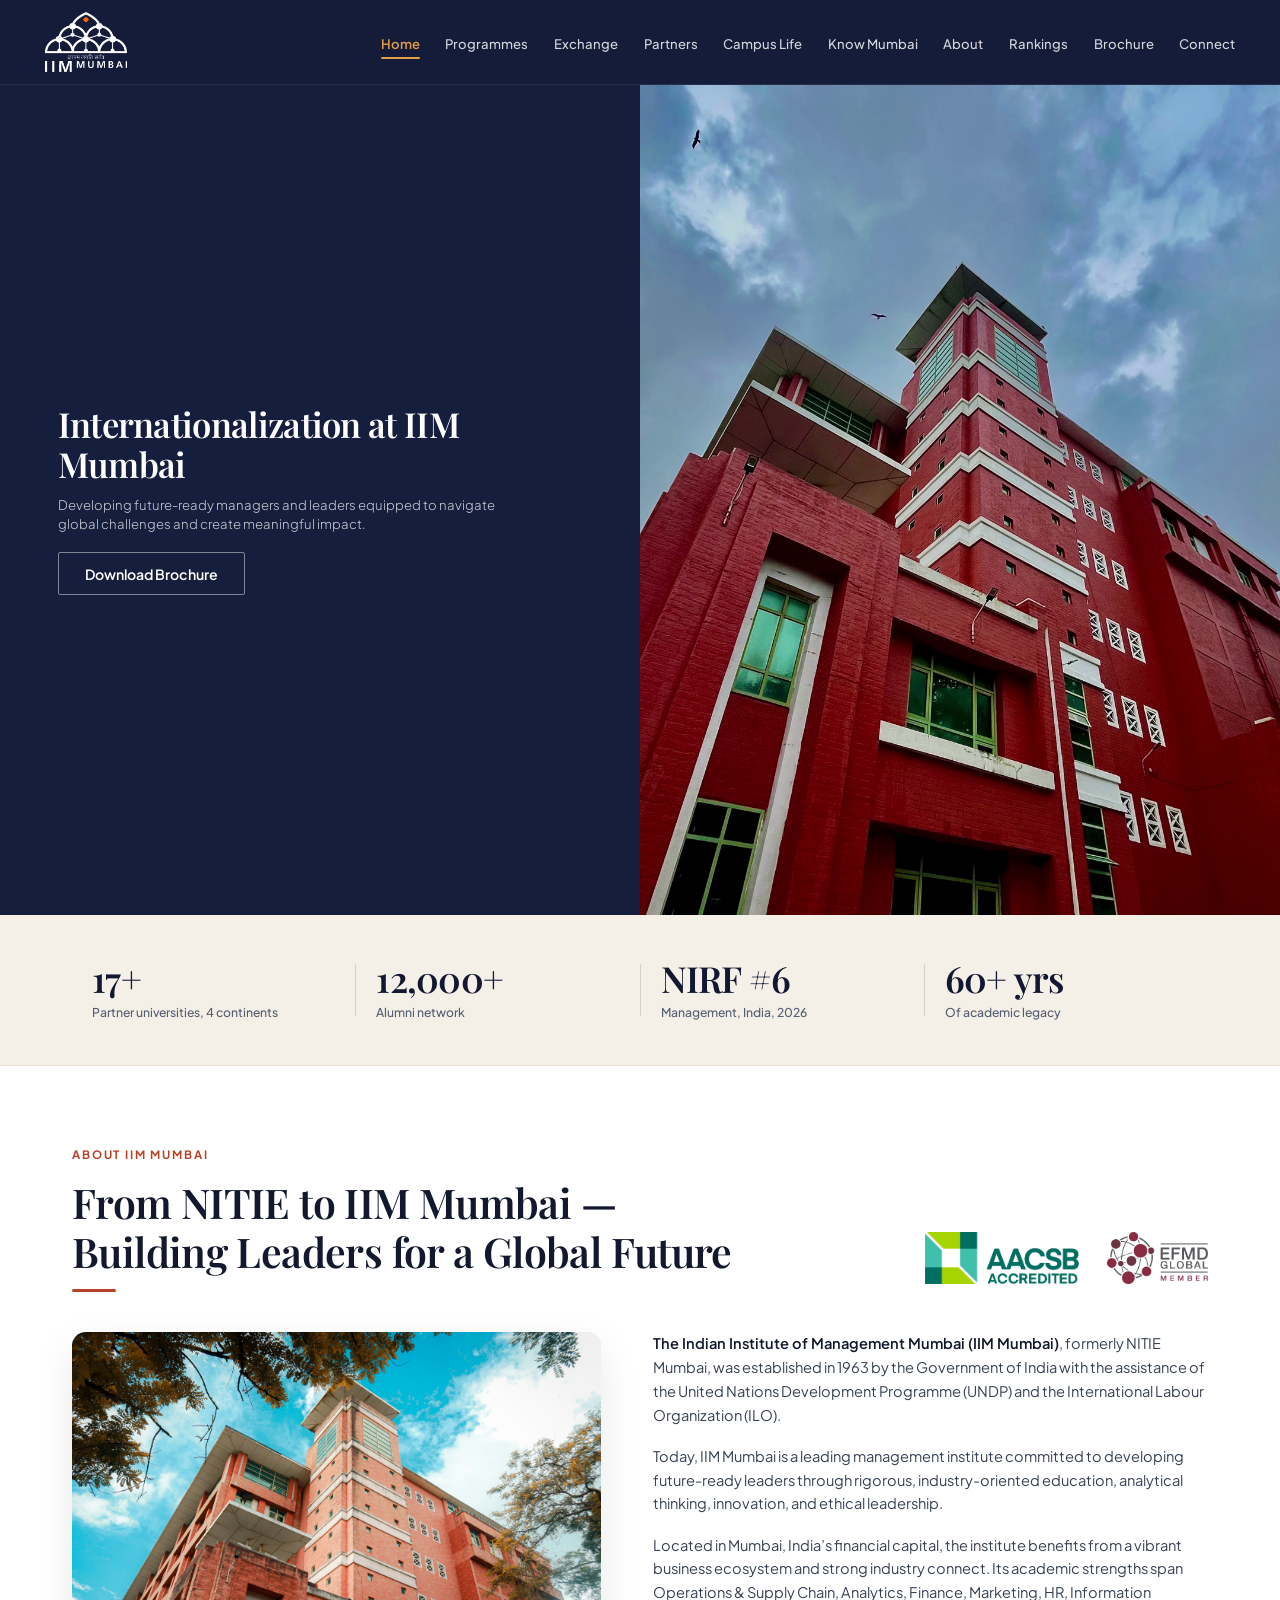
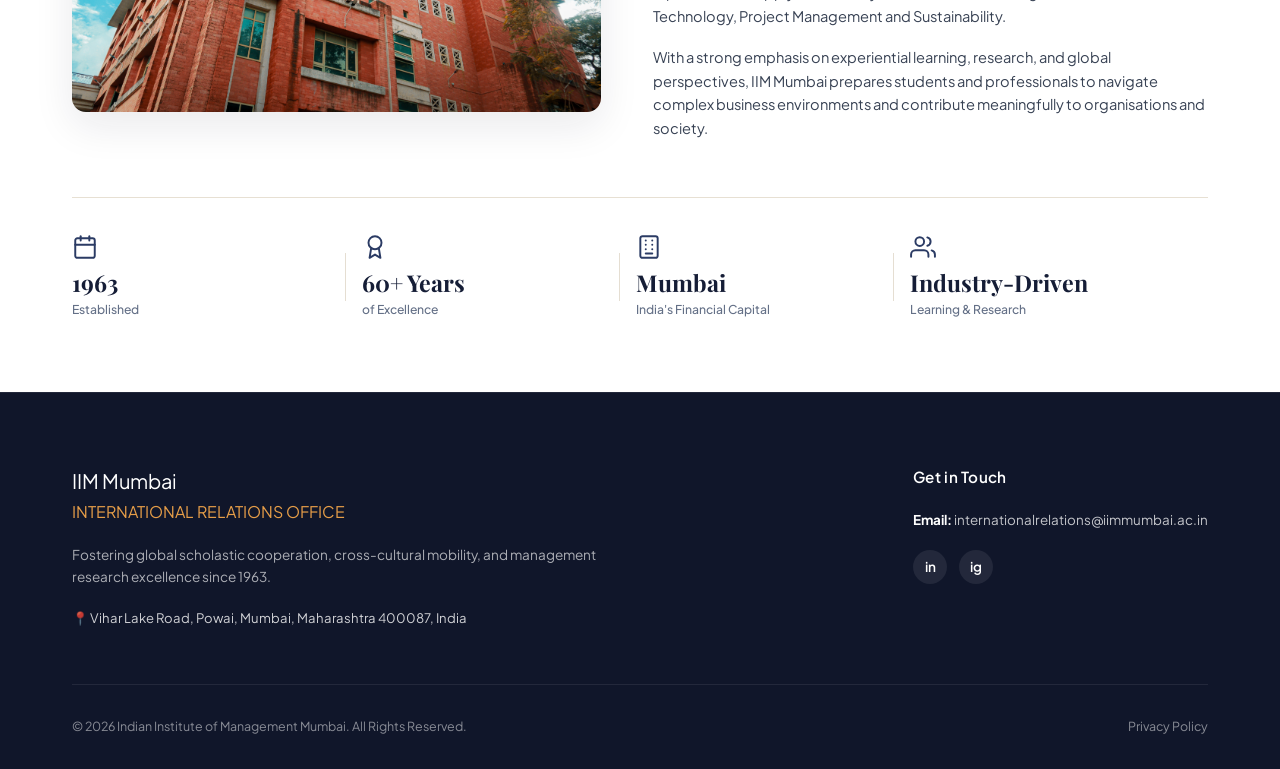
==== index.html @ 326a4e60 "Brochure page" ====
<!DOCTYPE html>
<html lang="en">

<head>
  <meta charset="UTF-8">
  <meta name="viewport" content="width=device-width, initial-scale=1.0">
  <title>Internationalization at IIM Mumbai</title>

  <!-- Favicon -->
  <link rel="icon" type="image/png" href="assets/favicon.png">

  <!-- Google Fonts -->
  <link rel="preconnect" href="https://fonts.googleapis.com">
  <link rel="preconnect" href="https://fonts.gstatic.com" crossorigin>
  <link
    href="https://fonts.googleapis.com/css2?family=Cinzel:wght@500;600;700&family=Playfair+Display:ital,wght@0,400;0,500;0,600;0,700;1,400&family=Plus+Jakarta+Sans:wght@300;400;500;600;700&display=swap"
    rel="stylesheet">

  <!-- Stylesheet -->
  <link rel="stylesheet" href="styles.css">
</head>

<body>

  <!-- Navigation Bar -->
  <header class="site-header">
    <div class="header-container">
      <a href="#home" class="brand-logo">
        <img src="assets/logo-invert-trimmed.png" alt="IIM Mumbai Logo" class="header-logo-img">
      </a>

      <!-- Desktop Navigation Menu -->
      <nav class="main-nav">
        <ul class="nav-list">
          <li class="nav-item"><a href="#home" class="nav-link active">Home</a></li>
          <li class="nav-item"><a href="programmes.html" class="nav-link">Programmes</a></li>
          <li class="nav-item"><a href="exchange.html" class="nav-link">Exchange</a></li>
          <li class="nav-item"><a href="partners.html" class="nav-link">Partners</a></li>
          <li class="nav-item"><a href="campus-life.html" class="nav-link">Campus Life</a></li>
          <li class="nav-item"><a href="know-mumbai.html" class="nav-link">Know Mumbai</a></li>
          <li class="nav-item"><a href="#about" class="nav-link">About</a></li>
          <li class="nav-item"><a href="#metrics" class="nav-link">Rankings</a></li>
          <li class="nav-item"><a href="brochure.html" class="nav-link">Brochure</a></li>
          <li class="nav-item"><a href="#connect-section" class="nav-link">Connect</a></li>
        </ul>
      </nav>

      <!-- Mobile Menu Toggle Button -->
      <button class="mobile-menu-toggle" aria-label="Toggle menu" id="mobileMenuBtn">
        <span class="bar"></span>
        <span class="bar"></span>
        <span class="bar"></span>
      </button>
    </div>

    <!-- Mobile Drawer -->
    <div class="mobile-drawer" id="mobileDrawer">
      <ul class="mobile-nav-list">
        <li><a href="#home" class="mobile-nav-link active">Home</a></li>
        <li><a href="programmes.html" class="mobile-nav-link">Programmes</a></li>
        <li><a href="exchange.html" class="mobile-nav-link">Exchange</a></li>
        <li><a href="partners.html" class="mobile-nav-link">Partners</a></li>
        <li><a href="campus-life.html" class="mobile-nav-link">Campus Life</a></li>
        <li><a href="know-mumbai.html" class="mobile-nav-link">Know Mumbai</a></li>
        <li><a href="#about" class="mobile-nav-link">About</a></li>
        <li><a href="#metrics" class="mobile-nav-link">Rankings</a></li>
        <li><a href="brochure.html" class="mobile-nav-link">Brochure</a></li>
        <li><a href="#connect-section" class="mobile-nav-link">Connect</a></li>
      </ul>
    </div>
  </header>

  <!-- Hero Section -->
  <section class="hero-section" id="home">
    <div class="hero-split-grid">
      <!-- Left Content Column -->
      <div class="hero-content-pane">
        <div class="hero-content-inner">
          <h1 class="hero-title">Internationalization at IIM Mumbai</h1>
          <p class="hero-description">
            Developing future-ready managers and leaders equipped to navigate global challenges and create meaningful
            impact.
          </p>
          <div class="hero-actions">
            <a href="#download-brochure" class="btn btn-outline" id="heroBrochureBtn">Download Brochure</a>
          </div>
        </div>
      </div>

      <!-- Right Image Column -->
      <div class="hero-image-pane">
        <img src="assets/hero-campus.png" alt="IIM Mumbai iconic red-brick academic tower against sky" class="hero-img">
        <div class="image-overlay-gradient"></div>
      </div>
    </div>
  </section>

  <!-- Stats / Metrics Strip -->
  <section class="stats-ribbon" id="metrics">
    <div class="container">
      <div class="stats-grid">
        <div class="stat-card">
          <div class="stat-value">17+</div>
          <div class="stat-label">Partner universities, 4 continents</div>
        </div>
        <div class="stat-divider"></div>
        <div class="stat-card">
          <div class="stat-value">12,000+</div>
          <div class="stat-label">Alumni network</div>
        </div>
        <div class="stat-divider"></div>
        <div class="stat-card">
          <div class="stat-value">NIRF #6</div>
          <div class="stat-label">Management, India, 2026</div>
        </div>
        <div class="stat-divider"></div>
        <div class="stat-card">
          <div class="stat-value">60+ yrs</div>
          <div class="stat-label">Of academic legacy</div>
        </div>
      </div>
    </div>
  </section>

  <!-- About The Institute Section -->
  <section class="about-section" id="about">
    <div class="container">
      <div class="about-header-block">
        <div class="about-header-text">
          <div class="section-tag">ABOUT IIM MUMBAI</div>
          <h2 class="section-title about-main-title">
            From NITIE to IIM Mumbai —<br>
            Building Leaders for a Global Future
          </h2>
          <div class="title-accent-bar"></div>
        </div>
        <div class="about-accreditation-logos">
          <img src="assets/aacsb.jpg" alt="AACSB Accredited" class="accreditation-logo">
          <img src="assets/efmd.png" alt="EFMD Global Member" class="accreditation-logo">
        </div>
      </div>

      <div class="about-grid">
        <!-- Campus Image with Location Badge -->
        <div class="about-image-wrapper">
          <img src="assets/about-campus.jpg" alt="IIM Mumbai Campus" class="about-campus-img">
        </div>

        <!-- Descriptive Content & Highlights -->
        <div class="about-text-content">
          <p class="about-paragraph">
            <strong>The Indian Institute of Management Mumbai (IIM Mumbai)</strong>, formerly NITIE Mumbai, was
            established in 1963 by the Government of India with the assistance of the United Nations Development
            Programme (UNDP) and the International Labour Organization (ILO).
          </p>
          <p class="about-paragraph">
            Today, IIM Mumbai is a leading management institute committed to developing future-ready leaders through
            rigorous, industry-oriented education, analytical thinking, innovation, and ethical leadership.
          </p>
          <p class="about-paragraph">
            Located in Mumbai, India’s financial capital, the institute benefits from a vibrant business ecosystem and
            strong industry connect. Its academic strengths span Operations & Supply Chain, Analytics, Finance,
            Marketing, HR, Information Technology, Project Management and Sustainability.
          </p>
          <p class="about-paragraph">
            With a strong emphasis on experiential learning, research, and global perspectives, IIM Mumbai prepares
            students and professionals to navigate complex business environments and contribute meaningfully to
            organisations and society.
          </p>
        </div>
      </div>

      <!-- About Feature Highlights Strip -->
      <div class="about-highlights-strip">
        <div class="about-highlight-item">
          <div class="highlight-icon">
            <svg viewBox="0 0 24 24" fill="none" stroke="currentColor" stroke-width="1.8" stroke-linecap="round"
              stroke-linejoin="round">
              <rect x="3" y="4" width="18" height="18" rx="2" ry="2"></rect>
              <line x1="16" y1="2" x2="16" y2="6"></line>
              <line x1="8" y1="2" x2="8" y2="6"></line>
              <line x1="3" y1="10" x2="21" y2="10"></line>
            </svg>
          </div>
          <div class="highlight-val">1963</div>
          <div class="highlight-lbl">Established</div>
        </div>

        <div class="highlight-separator"></div>

        <div class="about-highlight-item">
          <div class="highlight-icon">
            <svg viewBox="0 0 24 24" fill="none" stroke="currentColor" stroke-width="1.8" stroke-linecap="round"
              stroke-linejoin="round">
              <circle cx="12" cy="8" r="6"></circle>
              <path d="M15.477 12.89 17 22l-5-3-5 3 1.523-9.11"></path>
            </svg>
          </div>
          <div class="highlight-val">60+ Years</div>
          <div class="highlight-lbl">of Excellence</div>
        </div>

        <div class="highlight-separator"></div>

        <div class="about-highlight-item">
          <div class="highlight-icon">
            <svg viewBox="0 0 24 24" fill="none" stroke="currentColor" stroke-width="1.8" stroke-linecap="round"
              stroke-linejoin="round">
              <rect x="4" y="2" width="16" height="20" rx="2" ry="2"></rect>
              <line x1="9" y1="6" x2="9.01" y2="6"></line>
              <line x1="15" y1="6" x2="15.01" y2="6"></line>
              <line x1="9" y1="10" x2="9.01" y2="10"></line>
              <line x1="15" y1="10" x2="15.01" y2="10"></line>
              <line x1="9" y1="14" x2="9.01" y2="14"></line>
              <line x1="15" y1="14" x2="15.01" y2="14"></line>
              <line x1="9" y1="18" x2="15" y2="18"></line>
            </svg>
          </div>
          <div class="highlight-val">Mumbai</div>
          <div class="highlight-lbl">India's Financial Capital</div>
        </div>

        <div class="highlight-separator"></div>

        <div class="about-highlight-item">
          <div class="highlight-icon">
            <svg viewBox="0 0 24 24" fill="none" stroke="currentColor" stroke-width="1.8" stroke-linecap="round"
              stroke-linejoin="round">
              <path d="M17 21v-2a4 4 0 0 0-4-4H5a4 4 0 0 0-4 4v2"></path>
              <circle cx="9" cy="7" r="4"></circle>
              <path d="M23 21v-2a4 4 0 0 0-3-3.87"></path>
              <path d="M16 3.13a4 4 0 0 1 0 7.75"></path>
            </svg>
          </div>
          <div class="highlight-val">Industry-Driven</div>
          <div class="highlight-lbl">Learning & Research</div>
        </div>
      </div>
    </div>
  </section>



  <!-- Footer -->
  <footer class="site-footer" id="connect-section">
    <div class="container">
      <div class="footer-grid">
        <div class="footer-col brand-col">
          <div class="footer-logo">
            <span class="institute-name">IIM Mumbai</span>
            <span class="sub-name">INTERNATIONAL RELATIONS OFFICE</span>
          </div>
          <p class="footer-tagline">
            Fostering global scholastic cooperation, cross-cultural mobility, and management research excellence since
            1963.
          </p>
          <div class="footer-address">
            📍 Vihar Lake Road, Powai, Mumbai, Maharashtra 400087, India
          </div>
        </div>

        <div class="footer-col contact-col">
          <h4 class="footer-heading">Get in Touch</h4>
          <p class="contact-item"><strong>Email:</strong> internationalrelations@iimmumbai.ac.in</p>
          <div class="social-icons">
            <a href="https://in.linkedin.com/school/iim-mumbai/" target="_blank" aria-label="LinkedIn" class="social-btn">in</a>
            <a href="https://www.instagram.com/iimmumbai_official/" target="_blank" aria-label="Instagram" class="social-btn">ig</a>
          </div>
        </div>
      </div>

      <div class="footer-bottom">
        <p>© 2026 Indian Institute of Management Mumbai. All Rights Reserved.</p>
        <div class="footer-legal-links">
          <a href="https://iimmumbai.ac.in/privacy-policy">Privacy Policy</a>
        </div>
      </div>
    </div>
  </footer>

  <!-- Interactive Brochure Modal -->
  <div class="modal-backdrop" id="brochureModal">
    <div class="modal-card">
      <button class="modal-close-btn" id="closeModalBtn">&times;</button>
      <div class="modal-header">
        <div class="modal-badge">Official Document</div>
        <h3 class="modal-title">Download 2026–27 International Relations Brochure</h3>
        <p class="modal-subtitle">Get complete details on course curricula, partner universities, visa guidelines, and
          housing terms.</p>
      </div>
      <form class="modal-form" id="brochureForm">
        <div class="form-group">
          <label for="fullName">Full Name</label>
          <input type="text" id="fullName" placeholder="e.g. Dr. Eleanor Vance" required>
        </div>
        <div class="form-group">
          <label for="institution">University / Institution</label>
          <input type="text" id="institution" placeholder="e.g. EMLYON Business School" required>
        </div>
        <div class="form-group">
          <label for="emailAddress">Official Email</label>
          <input type="email" id="emailAddress" placeholder="e.g. e.vance@em-lyon.edu" required>
        </div>
        <button type="submit" class="btn btn-primary btn-block">Download Official PDF</button>
      </form>
      <div class="modal-success-msg" id="modalSuccessMsg">
        🎉 Thank you! The international prospectus download has started.
      </div>
    </div>
  </div>

  <!-- Scripts -->
  <script src="script.js"></script>
</body>

</html>
---- styles.css ----
/* ==========================================================================
   IIM MUMBAI - INTERNATIONAL RELATIONS WEBSITE STYLESHEET
   ========================================================================== */

/* --- CSS Variables & Design Tokens --- */
:root {
  --color-navy-dark: #121832;
  --color-navy-hero: #161e3d;
  --color-navy-nav: #141c3a;
  --color-navy-card: #182142;

  --color-terracotta: #b84227;
  --color-terracotta-hover: #9e361e;
  --color-terracotta-light: #fbeee9;

  --color-gold-accent: #d48332;
  --color-gold-light: #e59d48;

  --color-bg-page: #ffffff;
  --color-bg-cream: #f4efe7;
  --color-bg-card: #ffffff;

  --color-text-dark: #121624;
  --color-text-muted: #555e70;
  --color-text-light: #f3f5fa;
  --color-text-subtle: #838ea3;

  --border-light: #e6dfd3;
  --border-card: #e4ddd1;
  --border-dark: #2a3458;

  --font-serif: 'Playfair Display', Georgia, serif;
  --font-sans: 'Plus Jakarta Sans', -apple-system, BlinkMacSystemFont, 'Segoe UI', Roboto, sans-serif;
  --font-display: 'Cinzel', serif;

  --container-width: 1200px;
  --transition-smooth: all 0.28s cubic-bezier(0.4, 0, 0.2, 1);
}

/* --- Reset & Global Baseline --- */
*,
*::before,
*::after {
  box-sizing: border-box;
  margin: 0;
  padding: 0;
}

html {
  scroll-behavior: smooth;
  font-size: 16px;
}

body {
  font-family: var(--font-sans);
  color: var(--color-text-dark);
  background-color: var(--color-bg-page);
  line-height: 1.6;
  -webkit-font-smoothing: antialiased;
  -moz-osx-font-smoothing: grayscale;
  overflow-x: hidden;
}

img {
  max-width: 100%;
  height: auto;
  display: block;
}

a {
  text-decoration: none;
  color: inherit;
  transition: var(--transition-smooth);
}

ul {
  list-style: none;
}

.container {
  width: 100%;
  max-width: var(--container-width);
  margin: 0 auto;
  padding: 0 2rem;
}

/* --- Typography Utilities --- */
.section-tag {
  color: var(--color-terracotta);
  font-size: 0.72rem;
  font-weight: 700;
  letter-spacing: 0.16em;
  text-transform: uppercase;
  margin-bottom: 0.85rem;
}

.section-title {
  font-family: var(--font-serif);
  font-size: 2.15rem;
  font-weight: 600;
  line-height: 1.25;
  color: var(--color-text-dark);
  letter-spacing: -0.015em;
  max-width: 820px;
  margin-bottom: 2.5rem;
}

/* --- Button Styles --- */
.btn {
  display: inline-flex;
  align-items: center;
  justify-content: center;
  padding: 0.82rem 1.65rem;
  font-size: 0.88rem;
  font-weight: 600;
  border-radius: 2px;
  cursor: pointer;
  transition: var(--transition-smooth);
  text-align: center;
  line-height: 1;
}

.btn-primary {
  background-color: var(--color-terracotta);
  color: #ffffff;
  border: 1px solid var(--color-terracotta);
}

.btn-primary:hover {
  background-color: var(--color-terracotta-hover);
  border-color: var(--color-terracotta-hover);
  transform: translateY(-2px);
  box-shadow: 0 6px 16px rgba(184, 66, 39, 0.25);
}

.btn-outline {
  background-color: transparent;
  color: #ffffff;
  border: 1px solid rgba(255, 255, 255, 0.45);
}

.btn-outline:hover {
  background-color: rgba(255, 255, 255, 0.1);
  border-color: #ffffff;
  transform: translateY(-2px);
}

.btn-block {
  width: 100%;
}

/* ==========================================================================
   Header & Navigation
   ========================================================================== */
.site-header {
  background-color: var(--color-navy-nav);
  position: sticky;
  top: 0;
  z-index: 1000;
  border-bottom: 1px solid rgba(255, 255, 255, 0.08);
  width: 100%;
}

.header-container {
  display: flex;
  align-items: center;
  justify-content: space-between;
  width: 100%;
  max-width: 100%;
  margin: 0;
  padding: 0.75rem clamp(1.5rem, 3.5vw, 4rem);
}

.brand-logo {
  display: flex;
  align-items: center;
  gap: 0.85rem;
  text-decoration: none;
}

.header-logo-img {
  height: 60px;
  width: auto;
  object-fit: contain;
  display: block;
  transition: opacity 0.2s ease, transform 0.2s ease;
}

.brand-logo:hover .header-logo-img {
  opacity: 0.95;
  transform: scale(1.02);
}

.nav-list {
  display: flex;
  align-items: center;
  gap: 1.6rem;
}

.nav-link {
  color: rgba(255, 255, 255, 0.82);
  font-size: 0.82rem;
  font-weight: 500;
  position: relative;
  padding: 0.35rem 0;
}

.nav-link:hover {
  color: #ffffff;
}

.nav-link.active {
  color: var(--color-gold-light);
  font-weight: 600;
}

.nav-link.active::after {
  content: '';
  position: absolute;
  bottom: -2px;
  left: 0;
  width: 100%;
  height: 2px;
  background-color: var(--color-gold-light);
  border-radius: 1px;
}

/* Mobile Toggle */
.mobile-menu-toggle {
  display: none;
  background: none;
  border: none;
  cursor: pointer;
  padding: 0.5rem;
}

.mobile-menu-toggle .bar {
  display: block;
  width: 24px;
  height: 2px;
  background-color: #ffffff;
  margin: 5px 0;
  transition: var(--transition-smooth);
}

.mobile-drawer {
  display: none;
  background-color: var(--color-navy-dark);
  padding: 1.5rem 2rem 2rem;
  border-top: 1px solid rgba(255, 255, 255, 0.08);
}

.mobile-drawer.open {
  display: block;
}

.mobile-nav-list {
  display: flex;
  flex-direction: column;
  gap: 1rem;
}

.mobile-nav-link {
  color: rgba(255, 255, 255, 0.85);
  font-size: 1rem;
  font-weight: 500;
  display: block;
  padding: 0.4rem 0;
}

.mobile-nav-link.active {
  color: var(--color-gold-light);
  font-weight: 600;
}

/* ==========================================================================
   Hero Section
   ========================================================================== */
.hero-section {
  background-color: var(--color-navy-hero);
  position: relative;
  overflow: hidden;
  width: 100%;
  margin: 0;
  padding: 0;
}

.hero-split-grid {
  display: grid;
  grid-template-columns: 1fr 1fr;
  width: 100%;
  max-width: 100vw;
  margin: 0;
  padding: 0;
  height: calc(100vh - 70px)
}

.hero-content-pane {
  display: flex;
  align-items: center;
  padding: 1.25rem 2.5rem 1.25rem clamp(1.5rem, 4.5vw, 4.5rem);
  background-color: var(--color-navy-hero);
}

.hero-content-inner {
  max-width: 520px;
}

.hero-tag {
  color: var(--color-gold-light);
  font-size: 0.68rem;
  font-weight: 700;
  letter-spacing: 0.14em;
  text-transform: uppercase;
  margin-bottom: 0.45rem;
}

.hero-title {
  font-family: var(--font-serif);
  font-size: clamp(1.8rem, 2.7vw, 2.25rem);
  font-weight: 600;
  line-height: 1.15;
  color: #ffffff;
  letter-spacing: -0.02em;
  margin-bottom: 0.65rem;
}

.hero-description {
  color: rgba(255, 255, 255, 0.78);
  font-size: clamp(0.82rem, 1vw, 0.88rem);
  line-height: 1.45;
  margin-bottom: 1.2rem;
  font-weight: 300;
  max-width: 450px;
}

.hero-actions {
  display: flex;
  align-items: center;
  gap: 0.85rem;
  flex-wrap: wrap;
}

.hero-image-pane {
  position: relative;
  overflow: hidden;
  width: 100%;
  height: 100%;
  margin: 0;
  padding: 0;
}

.hero-img {
  width: 100%;
  height: 100%;
  object-fit: cover;
  object-position: center right;
  display: block;
}

.image-overlay-gradient {
  display: none;
}

/* ==========================================================================
   Stats / Metrics Strip
   ========================================================================== */
.stats-ribbon {
  background-color: var(--color-bg-cream);
  padding: 2.75rem 0;
  border-bottom: 1px solid var(--border-light);
}

.stats-grid {
  display: grid;
  grid-template-columns: 1fr auto 1fr auto 1fr auto 1fr;
  align-items: center;
}

.stat-card {
  padding: 0 1.25rem;
}

.stat-value {
  font-family: var(--font-serif);
  font-size: 2.25rem;
  font-weight: 600;
  color: var(--color-navy-dark);
  line-height: 1.1;
  margin-bottom: 0.35rem;
  letter-spacing: -0.02em;
}

.stat-label {
  font-size: 0.76rem;
  color: var(--color-text-muted);
  font-weight: 500;
  line-height: 1.35;
}

.stat-divider {
  width: 1px;
  height: 52px;
  background-color: rgba(0, 0, 0, 0.12);
}

/* ==========================================================================
   About The Institute Section
   ========================================================================== */
.about-section {
  padding: 5.5rem 0 4.5rem;
  background-color: #ffffff;
}

/* ==========================================================================
   About The Institute Section
   ========================================================================== */
.about-section {
  padding: 5rem 0 4.5rem;
  background-color: #ffffff;
}

.about-header-block {
  display: flex;
  align-items: flex-end;
  justify-content: space-between;
  gap: 2rem;
  margin-bottom: 2.5rem;
  flex-wrap: wrap;
}

.about-header-text {
  flex: 1;
  min-width: 320px;
}

.about-accreditation-logos {
  display: flex;
  align-items: center;
  gap: 1.75rem;
  padding-bottom: 0.5rem;
}

.accreditation-logo {
  height: 52px;
  max-height: 60px;
  width: auto;
  object-fit: contain;
  display: block;
  transition: transform 0.25s ease, opacity 0.25s ease;
}

.accreditation-logo:hover {
  transform: translateY(-2px);
  opacity: 0.9;
}

.about-main-title {
  font-family: var(--font-serif);
  font-size: clamp(2rem, 3.2vw, 2.65rem);
  font-weight: 600;
  line-height: 1.2;
  color: #12182d;
  letter-spacing: -0.015em;
  max-width: 850px;
  margin-bottom: 0.85rem;
}

.title-accent-bar {
  width: 44px;
  height: 3px;
  background-color: var(--color-terracotta);
  border-radius: 2px;
  margin-top: 0.85rem;
}

.about-grid {
  display: grid;
  grid-template-columns: 1fr 1.05fr;
  gap: 3.25rem;
  align-items: start;
}

.about-image-wrapper {
  position: relative;
  border-radius: 14px;
  overflow: hidden;
  box-shadow: 0 14px 40px rgba(18, 24, 45, 0.09);
  background-color: #f1ede6;
}

.about-campus-img {
  width: 100%;
  height: auto;
  min-height: 380px;
  max-height: 460px;
  object-fit: cover;
  display: block;
  transition: transform 0.5s ease;
}

.about-image-wrapper:hover .about-campus-img {
  transform: scale(1.02);
}

.campus-location-badge {
  position: absolute;
  bottom: 1.25rem;
  left: 1.25rem;
  background: rgba(14, 20, 36, 0.88);
  backdrop-filter: blur(10px);
  padding: 0.65rem 1.15rem;
  border-radius: 8px;
  display: flex;
  align-items: center;
  gap: 0.75rem;
  color: #ffffff;
  border: 1px solid rgba(255, 255, 255, 0.16);
  box-shadow: 0 8px 24px rgba(0, 0, 0, 0.35);
}

.pin-icon-wrap svg {
  width: 18px;
  height: 18px;
  stroke: #ffffff;
  display: block;
}

.location-text {
  display: flex;
  flex-direction: column;
}

.location-title {
  font-size: 0.82rem;
  font-weight: 700;
  color: #ffffff;
  line-height: 1.2;
}

.location-subtitle {
  font-size: 0.72rem;
  color: rgba(255, 255, 255, 0.75);
}

.about-text-content {
  display: flex;
  flex-direction: column;
  gap: 1.1rem;
}

.about-paragraph {
  color: #384254;
  font-size: 0.915rem;
  line-height: 1.62;
  font-weight: 400;
}

.about-paragraph strong {
  color: #12182d;
  font-weight: 600;
}

/* Feature Highlights Strip */
.about-highlights-strip {
  display: grid;
  grid-template-columns: 1fr auto 1fr auto 1fr auto 1.15fr;
  align-items: center;
  margin-top: 3.5rem;
  padding-top: 2.25rem;
  border-top: 1px solid #e7e0d3;
}

.about-highlight-item {
  display: flex;
  flex-direction: column;
  align-items: flex-start;
  padding: 0 1rem;
}

.about-highlight-item:first-child {
  padding-left: 0;
}

.highlight-icon {
  color: #2b3b64;
  margin-bottom: 0.65rem;
}

.highlight-icon svg {
  width: 26px;
  height: 26px;
  stroke: #2b3b64;
  display: block;
}

.highlight-val {
  font-family: var(--font-serif);
  font-size: 1.45rem;
  font-weight: 700;
  color: #151d36;
  line-height: 1.15;
  margin-bottom: 0.2rem;
}

.highlight-lbl {
  font-size: 0.76rem;
  color: #647087;
  font-weight: 500;
}

.highlight-separator {
  width: 1px;
  height: 48px;
  background-color: #e5ded2;
}

/* ==========================================================================
   Why Partner With Us Section
   ========================================================================== */
.why-partner-section {
  padding: 3.5rem 0 4rem;
  background-color: #ffffff;
}

.partner-cards-grid {
  display: grid;
  grid-template-columns: repeat(3, 1fr);
  border: 1px solid var(--border-card);
  border-radius: 2px;
  background-color: #ffffff;
  box-shadow: 0 2px 8px rgba(0, 0, 0, 0.02);
}

.partner-card {
  padding: 2.25rem 2rem;
  border-right: 1px solid var(--border-card);
  transition: var(--transition-smooth);
}

.partner-card:last-child {
  border-right: none;
}

.partner-card:hover {
  background-color: #fdfbf7;
}

.card-category {
  color: var(--color-terracotta);
  font-size: 0.76rem;
  font-weight: 700;
  letter-spacing: 0.04em;
  margin-bottom: 0.65rem;
}

.card-heading {
  font-family: var(--font-serif);
  font-size: 1.15rem;
  font-weight: 600;
  color: var(--color-navy-dark);
  margin-bottom: 0.85rem;
  line-height: 1.3;
}

.card-description {
  color: var(--color-text-muted);
  font-size: 0.84rem;
  line-height: 1.55;
}

/* ==========================================================================
   Quick Links Section
   ========================================================================== */
.quick-links-section {
  padding: 2.5rem 0 5.5rem;
  background-color: #ffffff;
}

.quick-links-grid {
  display: grid;
  grid-template-columns: repeat(4, 1fr);
  border: 1px solid var(--border-card);
  border-radius: 2px;
  overflow: hidden;
}

.quick-link-card {
  display: flex;
  align-items: center;
  justify-content: space-between;
  padding: 1.35rem 1.65rem;
  border-right: 1px solid var(--border-card);
  background-color: #ffffff;
  color: var(--color-navy-dark);
  font-weight: 600;
  font-size: 0.9rem;
  transition: var(--transition-smooth);
}

.quick-link-card:last-child {
  border-right: none;
}

.quick-link-arrow {
  color: var(--color-terracotta);
  font-size: 1.1rem;
  transition: transform 0.25s ease;
}

.quick-link-card:hover {
  background-color: #fbf7ef;
  color: var(--color-terracotta);
}

.quick-link-card:hover .quick-link-arrow {
  transform: translateX(4px);
}

/* ==========================================================================
   Footer
   ========================================================================== */
.site-footer {
  background-color: #10162a;
  color: rgba(255, 255, 255, 0.7);
  padding: 4.5rem 0 2rem;
  border-top: 1px solid rgba(255, 255, 255, 0.08);
}

.footer-grid {
  display: flex;
  justify-content: space-between;
  align-items: flex-start;
  gap: 3.5rem;
  margin-bottom: 3.5rem;
  flex-wrap: wrap;
}

.brand-col {
  max-width: 540px;
}

.contact-col {
  min-width: 220px;
}

.brand-col .institute-name {
  color: #ffffff;
  font-size: 1.25rem;
}

.brand-col .sub-name {
  color: var(--color-gold-light);
  display: block;
  margin-top: 0.15rem;
}

.footer-tagline {
  font-size: 0.85rem;
  line-height: 1.6;
  margin: 1.25rem 0;
  color: rgba(255, 255, 255, 0.65);
}

.footer-address {
  font-size: 0.82rem;
  line-height: 1.5;
  color: rgba(255, 255, 255, 0.8);
}

.footer-heading {
  color: #ffffff;
  font-size: 0.95rem;
  font-weight: 600;
  margin-bottom: 1.25rem;
  font-family: var(--font-sans);
  letter-spacing: 0.02em;
}

.footer-links {
  display: flex;
  flex-direction: column;
  gap: 0.65rem;
}

.footer-links a {
  font-size: 0.84rem;
  color: rgba(255, 255, 255, 0.65);
}

.footer-links a:hover {
  color: var(--color-gold-light);
  padding-left: 3px;
}

.contact-item {
  font-size: 0.84rem;
  margin-bottom: 0.6rem;
  color: rgba(255, 255, 255, 0.75);
}

.contact-item strong {
  color: #ffffff;
}

.social-icons {
  display: flex;
  gap: 0.75rem;
  margin-top: 1.25rem;
}

.social-btn {
  display: inline-flex;
  align-items: center;
  justify-content: center;
  width: 34px;
  height: 34px;
  border-radius: 50%;
  background-color: rgba(255, 255, 255, 0.08);
  color: #ffffff;
  font-size: 0.85rem;
  font-weight: 600;
}

.social-btn:hover {
  background-color: var(--color-terracotta);
  color: #ffffff;
  transform: translateY(-2px);
}

.footer-bottom {
  display: flex;
  align-items: center;
  justify-content: space-between;
  padding-top: 2rem;
  border-top: 1px solid rgba(255, 255, 255, 0.08);
  font-size: 0.78rem;
  color: rgba(255, 255, 255, 0.5);
  flex-wrap: wrap;
  gap: 1rem;
}

.footer-legal-links {
  display: flex;
  gap: 1.5rem;
}

.footer-legal-links a:hover {
  color: #ffffff;
}

/* ==========================================================================
   Modal Dialog
   ========================================================================== */
.modal-backdrop {
  position: fixed;
  top: 0;
  left: 0;
  width: 100vw;
  height: 100vh;
  background-color: rgba(10, 15, 30, 0.75);
  backdrop-filter: blur(4px);
  display: none;
  align-items: center;
  justify-content: center;
  z-index: 2000;
  padding: 1.5rem;
}

.modal-backdrop.active {
  display: flex;
}

.modal-card {
  background-color: #ffffff;
  border-radius: 4px;
  width: 100%;
  max-width: 500px;
  padding: 2.25rem;
  position: relative;
  box-shadow: 0 20px 40px rgba(0, 0, 0, 0.25);
  animation: modalFadeIn 0.3s cubic-bezier(0.16, 1, 0.3, 1);
}

@keyframes modalFadeIn {
  from {
    opacity: 0;
    transform: translateY(15px) scale(0.97);
  }

  to {
    opacity: 1;
    transform: translateY(0) scale(1);
  }
}

.modal-close-btn {
  position: absolute;
  top: 1.25rem;
  right: 1.25rem;
  background: none;
  border: none;
  font-size: 1.6rem;
  color: #8892a4;
  cursor: pointer;
  line-height: 1;
}

.modal-close-btn:hover {
  color: var(--color-navy-dark);
}

.modal-badge {
  display: inline-block;
  font-size: 0.68rem;
  font-weight: 700;
  text-transform: uppercase;
  letter-spacing: 0.1em;
  color: var(--color-terracotta);
  margin-bottom: 0.5rem;
}

.modal-title {
  font-family: var(--font-serif);
  font-size: 1.35rem;
  font-weight: 600;
  color: var(--color-navy-dark);
  line-height: 1.3;
  margin-bottom: 0.5rem;
}

.modal-subtitle {
  font-size: 0.84rem;
  color: var(--color-text-muted);
  line-height: 1.45;
  margin-bottom: 1.5rem;
}

.form-group {
  margin-bottom: 1.15rem;
}

.form-group label {
  display: block;
  font-size: 0.78rem;
  font-weight: 600;
  color: #2b3345;
  margin-bottom: 0.35rem;
}

.form-group input {
  width: 100%;
  padding: 0.75rem 0.9rem;
  border: 1px solid var(--border-card);
  border-radius: 3px;
  font-family: var(--font-sans);
  font-size: 0.88rem;
  color: var(--color-text-dark);
  outline: none;
  transition: border-color 0.2s ease;
}

.form-group input:focus {
  border-color: var(--color-terracotta);
  box-shadow: 0 0 0 3px rgba(184, 66, 39, 0.12);
}

.modal-success-msg {
  display: none;
  margin-top: 1rem;
  padding: 0.85rem;
  background-color: #ecfdf5;
  border: 1px solid #a7f3d0;
  color: #065f46;
  border-radius: 3px;
  font-size: 0.85rem;
  text-align: center;
}

/* ==========================================================================
   Responsive Breakpoints
   ========================================================================== */
@media (max-width: 1024px) {
  .hero-title {
    font-size: 2.4rem;
  }

  .stats-grid {
    grid-template-columns: repeat(2, 1fr);
    gap: 1.5rem;
  }

  .stat-divider {
    display: none;
  }

  .partner-cards-grid {
    grid-template-columns: 1fr;
  }

  .partner-card {
    border-right: none;
    border-bottom: 1px solid var(--border-card);
  }

  .partner-card:last-child {
    border-bottom: none;
  }

  .quick-links-grid {
    grid-template-columns: repeat(2, 1fr);
  }

  .quick-link-card:nth-child(2) {
    border-right: none;
  }

  .quick-link-card:nth-child(1),
  .quick-link-card:nth-child(2) {
    border-bottom: 1px solid var(--border-card);
  }

  .footer-grid {
    grid-template-columns: 1fr 1fr;
  }
}

@media (max-width: 868px) {
  .main-nav {
    display: none;
  }

  .header-logo-img {
    height: 44px;
  }

  .mobile-menu-toggle {
    display: block;
  }

  .hero-split-grid {
    grid-template-columns: 1fr;
    min-height: auto;
  }

  .hero-content-pane {
    padding: 1.75rem 1.25rem;
  }

  .hero-image-pane {
    height: 220px;
  }

  .about-grid {
    grid-template-columns: 1fr;
    gap: 2rem;
  }

  .about-highlights-strip {
    grid-template-columns: 1fr 1fr;
    gap: 1.75rem 1rem;
  }

  .highlight-separator {
    display: none;
  }

  .section-title {
    font-size: 1.75rem;
  }
}

@media (max-width: 580px) {
  .hero-title {
    font-size: 1.75rem;
  }

  .hero-actions {
    flex-direction: column;
    width: 100%;
  }

  .hero-actions .btn {
    width: 100%;
  }

  .about-highlights-strip {
    grid-template-columns: 1fr;
    gap: 1.5rem;
  }

  .stats-grid {
    grid-template-columns: 1fr;
  }

  .quick-links-grid {
    grid-template-columns: 1fr;
  }

  .quick-link-card {
    border-right: none;
    border-bottom: 1px solid var(--border-card);
  }

  .quick-link-card:last-child {
    border-bottom: none;
  }

  .footer-grid {
    grid-template-columns: 1fr;
    gap: 2rem;
  }
}

/* ==========================================================================
   Programmes Page - Editorial List Style
   ========================================================================== */
.page-hero-banner {
  background-color: var(--color-navy-hero);
  padding: 3.5rem 0 3.25rem;
  border-bottom: 1px solid rgba(255, 255, 255, 0.08);
}

.breadcrumb-trail {
  display: flex;
  align-items: center;
  gap: 0.5rem;
  font-size: 0.75rem;
  color: rgba(255, 255, 255, 0.6);
  margin-bottom: 1rem;
}

.breadcrumb-trail a {
  color: var(--color-gold-light);
}

.breadcrumb-trail .current {
  color: #ffffff;
  font-weight: 600;
}

.page-hero-tag {
  color: var(--color-gold-light);
  font-size: 0.72rem;
  font-weight: 700;
  letter-spacing: 0.14em;
  text-transform: uppercase;
  margin-bottom: 0.65rem;
}

.page-hero-title {
  font-family: var(--font-serif);
  font-size: clamp(2.2rem, 3.5vw, 3rem);
  font-weight: 600;
  line-height: 1.18;
  color: #ffffff;
  letter-spacing: -0.02em;
  margin-bottom: 0.95rem;
  max-width: 800px;
}

.page-hero-desc {
  color: rgba(255, 255, 255, 0.82);
  font-size: 0.98rem;
  line-height: 1.6;
  max-width: 740px;
  font-weight: 300;
}

.programmes-page-content {
  background-color: #faf7f2;
  padding: 4rem 0 6.5rem;
  min-height: calc(100vh - 200px);
}

.programmes-list-container {
  max-width: 1240px;
}

.programmes-rows-list {
  display: flex;
  flex-direction: column;
}

.programme-list-row {
  display: grid;
  grid-template-columns: 140px 1fr 110px;
  align-items: start;
  gap: 3rem;
  padding: 2.75rem 0;
  border-bottom: 1px solid #e7dfd2;
  transition: background-color 0.2s ease;
}

.programme-list-row:first-child {
  padding-top: 1rem;
}

.programme-list-row:last-child {
  border-bottom: none;
}

.programme-col-code {
  padding-top: 0.25rem;
}

.p-code {
  color: var(--color-terracotta);
  font-size: 0.95rem;
  font-weight: 700;
  letter-spacing: 0.04em;
  font-family: var(--font-sans);
  display: inline-block;
}

.programme-col-details {
  display: flex;
  flex-direction: column;
}

.p-title {
  font-family: var(--font-serif);
  font-size: 1.45rem;
  font-weight: 600;
  color: var(--color-navy-dark);
  margin-bottom: 0.65rem;
  line-height: 1.25;
}

.p-title a {
  color: var(--color-navy-dark);
  text-decoration: none;
  transition: color 0.2s ease;
}

.p-title a:hover {
  color: var(--color-terracotta);
}

.p-desc {
  font-size: 0.915rem;
  color: #555e70;
  line-height: 1.62;
  font-weight: 400;
  max-width: 860px;
}

.programme-col-meta {
  display: flex;
  flex-direction: column;
  align-items: flex-end;
  text-align: right;
  padding-top: 0.25rem;
}

.p-duration {
  font-family: var(--font-serif);
  font-size: 1.45rem;
  font-weight: 600;
  color: var(--color-navy-dark);
  line-height: 1.1;
  margin-bottom: 0.2rem;
}

.p-mode {
  font-size: 0.78rem;
  color: #717c91;
  font-weight: 500;
  letter-spacing: 0.02em;
}

@media (max-width: 868px) {
  .programme-list-row {
    grid-template-columns: 1fr;
    gap: 0.85rem;
    padding: 2.25rem 0;
  }
  
  .programme-col-meta {
    align-items: flex-start;
    text-align: left;
    flex-direction: row;
    gap: 0.65rem;
    align-items: baseline;
    margin-top: 0.35rem;
  }
}

/* ==========================================================================
   Exchange Page Specific Styles
   ========================================================================== */
.exchange-pillars-strip {
  background-color: var(--color-bg-cream);
  padding: 3rem 0;
  border-bottom: 1px solid var(--border-light);
}

.exchange-pillars-grid {
  display: grid;
  grid-template-columns: repeat(4, 1fr);
  gap: 2rem;
}

.pillar-card {
  display: flex;
  flex-direction: column;
  align-items: flex-start;
}

.pillar-icon {
  width: 38px;
  height: 38px;
  color: var(--color-terracotta);
  margin-bottom: 0.85rem;
}

.pillar-icon svg {
  width: 100%;
  height: 100%;
  stroke: var(--color-terracotta);
}

.pillar-title {
  font-family: var(--font-serif);
  font-size: 1.15rem;
  font-weight: 600;
  color: var(--color-navy-dark);
  margin-bottom: 0.35rem;
  line-height: 1.25;
}

.pillar-desc {
  font-size: 0.82rem;
  color: var(--color-text-muted);
  line-height: 1.5;
}

/* Inbound Mobility Information Cards & Grid */
.inbound-info-grid {
  display: grid;
  grid-template-columns: 1fr 1fr;
  gap: 2rem;
  margin-bottom: 2.75rem;
}

.inbound-info-card {
  background-color: #ffffff;
  border: 1px solid var(--border-card);
  border-radius: 8px;
  padding: 2.25rem 2rem;
  box-shadow: 0 4px 16px rgba(0, 0, 0, 0.02);
  display: flex;
  flex-direction: column;
}

.info-card-tag {
  color: var(--color-terracotta);
  font-size: 0.68rem;
  font-weight: 700;
  letter-spacing: 0.12em;
  text-transform: uppercase;
  margin-bottom: 0.45rem;
}

.info-card-title {
  font-family: var(--font-serif);
  font-size: 1.3rem;
  font-weight: 600;
  color: var(--color-navy-dark);
  margin-bottom: 1.15rem;
  line-height: 1.25;
}

.info-detail-group {
  margin-bottom: 1.1rem;
}

.info-detail-group:last-child {
  margin-bottom: 0;
}

.detail-label {
  font-size: 0.76rem;
  font-weight: 700;
  color: var(--color-navy-dark);
  text-transform: uppercase;
  letter-spacing: 0.04em;
  margin-bottom: 0.25rem;
}

.detail-text {
  font-size: 0.88rem;
  color: #4b5568;
  line-height: 1.58;
  margin-bottom: 0.65rem;
}

.info-highlight-callout {
  background-color: #f7f4ee;
  border-left: 3px solid var(--color-terracotta);
  padding: 0.75rem 1rem;
  border-radius: 4px;
  font-size: 0.84rem;
  color: var(--color-navy-dark);
  font-weight: 500;
  margin-top: 0.5rem;
}

.inbound-check-list {
  display: flex;
  flex-direction: column;
  gap: 0.75rem;
}

.inbound-check-list li {
  display: flex;
  align-items: flex-start;
  gap: 0.65rem;
  font-size: 0.86rem;
  color: #4b5568;
  line-height: 1.45;
}

.inbound-check-list .chk-icon {
  color: var(--color-terracotta);
  font-weight: bold;
  font-size: 0.95rem;
  flex-shrink: 0;
  line-height: 1.2;
}

.mt-auto {
  margin-top: auto;
  padding-top: 1rem;
}

/* Inbound Grading Container & Matrix Table */
.inbound-grading-container {
  background-color: #fcfbf9;
  border: 1px solid var(--border-card);
  border-radius: 8px;
  padding: 2.75rem 2.5rem;
  display: grid;
  grid-template-columns: 1.15fr 1fr;
  gap: 3rem;
  align-items: center;
  box-shadow: 0 4px 18px rgba(0, 0, 0, 0.02);
}

.grading-block-title {
  font-family: var(--font-serif);
  font-size: 1.5rem;
  font-weight: 600;
  color: var(--color-navy-dark);
  margin-bottom: 0.85rem;
}

.grading-footnote {
  margin-top: 1rem;
  font-size: 0.82rem;
  color: #647087;
  font-style: italic;
}

.grading-matrix-table {
  width: 100%;
  border-collapse: collapse;
  text-align: center;
  font-size: 0.86rem;
  background-color: #ffffff;
  border-radius: 6px;
  overflow: hidden;
  box-shadow: 0 2px 10px rgba(0, 0, 0, 0.02);
}

.grading-matrix-table th,
.grading-matrix-table td {
  border: 1px solid #e2dacd;
  padding: 0.65rem 0.5rem;
}

.grading-matrix-table th {
  background-color: #f7f3ec;
  font-weight: 600;
  color: var(--color-navy-dark);
  text-align: left;
  padding-left: 0.85rem;
  font-size: 0.78rem;
  text-transform: uppercase;
  letter-spacing: 0.03em;
  width: 120px;
}

.grading-matrix-table td {
  color: #333d4e;
}

.table-spacer-row td {
  background-color: #faf7f2;
  height: 8px;
  padding: 0;
  border-left: none;
  border-right: none;
}

/* Exchange Section Blocks */
.exchange-section-block {
  padding: 5.5rem 0 4.5rem;
  background-color: #ffffff;
}

.exchange-content-split {
  display: grid;
  grid-template-columns: 1.2fr 0.8fr;
  gap: 3.5rem;
  align-items: start;
}

.exchange-content-split.reverse-split {
  grid-template-columns: 0.8fr 1.2fr;
}

.exchange-intro-p {
  font-size: 1.05rem;
  color: #2b3345;
  line-height: 1.65;
  margin-bottom: 2rem;
  font-weight: 400;
}

.exchange-feature-points {
  display: flex;
  flex-direction: column;
  gap: 1.65rem;
  margin-bottom: 2.5rem;
}

.f-point {
  display: flex;
  gap: 1.25rem;
  align-items: flex-start;
}

.f-point-num {
  font-family: var(--font-serif);
  font-size: 1.35rem;
  font-weight: 700;
  color: var(--color-terracotta);
  line-height: 1;
  padding-top: 0.15rem;
}

.f-point-content h4 {
  font-size: 0.98rem;
  font-weight: 700;
  color: var(--color-navy-dark);
  margin-bottom: 0.3rem;
}

.f-point-content p {
  font-size: 0.88rem;
  color: var(--color-text-muted);
  line-height: 1.55;
}

.exchange-cta-row {
  display: flex;
  align-items: center;
  gap: 1.5rem;
}

/* Sidebar Card */
.exchange-sidebar-card {
  background-color: #fcfbf9;
  border: 1px solid var(--border-card);
  border-radius: 8px;
  padding: 2.25rem 2rem;
  box-shadow: 0 4px 18px rgba(0, 0, 0, 0.03);
}

.sidebar-badge {
  display: inline-block;
  font-size: 0.68rem;
  font-weight: 700;
  text-transform: uppercase;
  letter-spacing: 0.1em;
  color: var(--color-terracotta);
  margin-bottom: 0.45rem;
}

.sidebar-title {
  font-family: var(--font-serif);
  font-size: 1.3rem;
  font-weight: 600;
  color: var(--color-navy-dark);
  margin-bottom: 1.5rem;
  padding-bottom: 0.75rem;
  border-bottom: 1px solid var(--border-card);
}

.factsheet-list {
  display: flex;
  flex-direction: column;
  gap: 1.25rem;
}

.factsheet-list li {
  display: flex;
  flex-direction: column;
  gap: 0.2rem;
}

.fact-lbl {
  font-size: 0.72rem;
  font-weight: 700;
  text-transform: uppercase;
  color: #7b8699;
  letter-spacing: 0.04em;
}

.fact-val {
  font-size: 0.88rem;
  color: var(--color-text-dark);
  font-weight: 600;
  line-height: 1.4;
}

/* Academic Terms Grid */
.exchange-terms-section {
  padding: 5rem 0;
  background-color: #faf7f2;
  border-top: 1px solid var(--border-light);
  border-bottom: 1px solid var(--border-light);
}

.section-subtitle-desc {
  font-size: 0.95rem;
  color: #555e70;
  line-height: 1.6;
  max-width: 820px;
  margin-bottom: 2.25rem;
}

.terms-tri-grid {
  display: grid;
  grid-template-columns: repeat(3, 1fr);
  gap: 2rem;
}

.term-detail-card {
  background-color: #ffffff;
  border: 1px solid var(--border-card);
  border-radius: 8px;
  padding: 2.25rem 2rem;
  box-shadow: 0 4px 16px rgba(0, 0, 0, 0.02);
  position: relative;
  transition: var(--transition-smooth);
}

.term-detail-card:hover {
  transform: translateY(-4px);
  box-shadow: 0 12px 28px rgba(18, 24, 45, 0.07);
}

.term-tag-top {
  font-size: 0.72rem;
  font-weight: 700;
  text-transform: uppercase;
  letter-spacing: 0.12em;
  color: var(--color-terracotta);
  margin-bottom: 0.45rem;
}

.term-name {
  font-family: var(--font-serif);
  font-size: 1.45rem;
  font-weight: 600;
  color: var(--color-navy-dark);
  margin-bottom: 0.45rem;
}

.term-date-range {
  font-size: 0.88rem;
  color: #647087;
  font-weight: 600;
}

.term-timeline-box {
  background-color: #f9f6f0;
  padding: 1rem;
  border-radius: 6px;
  display: flex;
  flex-direction: column;
  gap: 0.65rem;
  margin-bottom: 1.25rem;
}

.timeline-row {
  display: flex;
  justify-content: space-between;
  align-items: center;
  font-size: 0.8rem;
}

.t-key {
  color: #647087;
  font-weight: 500;
}

.t-val {
  color: var(--color-navy-dark);
  font-weight: 700;
}

.term-summary-text {
  font-size: 0.86rem;
  color: #4a5468;
  line-height: 1.55;
}

/* Outbound Section */
.outbound-section {
  padding: 5.5rem 0 4.5rem;
  background-color: #ffffff;
}

/* FAQ Section */
.exchange-faq-section {
  padding: 5rem 0 5.5rem;
  background-color: #faf7f2;
  border-top: 1px solid var(--border-light);
}

.faq-grid {
  display: grid;
  grid-template-columns: repeat(2, 1fr);
  gap: 2rem;
}

.faq-card {
  background-color: #ffffff;
  border: 1px solid var(--border-card);
  border-radius: 8px;
  padding: 2rem;
  box-shadow: 0 4px 14px rgba(0, 0, 0, 0.02);
}

.faq-q {
  font-family: var(--font-serif);
  font-size: 1.15rem;
  font-weight: 600;
  color: var(--color-navy-dark);
  margin-bottom: 0.75rem;
  line-height: 1.3;
}

.faq-a {
  font-size: 0.88rem;
  color: var(--color-text-muted);
  line-height: 1.6;
}

@media (max-width: 1024px) {
  .exchange-pillars-grid {
    grid-template-columns: repeat(2, 1fr);
  }
  
  .inbound-info-grid,
  .inbound-grading-container {
    grid-template-columns: 1fr;
  }
  
  .exchange-content-split,
  .exchange-content-split.reverse-split {
    grid-template-columns: 1fr;
  }
  
  .terms-tri-grid {
    grid-template-columns: 1fr;
  }
  
  .faq-grid {
    grid-template-columns: 1fr;
  }
}

@media (max-width: 580px) {
  .exchange-pillars-grid {
    grid-template-columns: 1fr;
  }
}

/* ==========================================================================
   Partner Institutions Page Specific Styles
   ========================================================================== */
.partners-stats-strip {
  background-color: var(--color-bg-cream);
  padding: 3rem 0;
  border-bottom: 1px solid var(--border-light);
}

.partners-stats-grid {
  display: grid;
  grid-template-columns: repeat(4, 1fr);
  gap: 2rem;
}

.p-stat-box {
  display: flex;
  flex-direction: column;
  align-items: flex-start;
}

.p-stat-num {
  font-family: var(--font-serif);
  font-size: 2.2rem;
  font-weight: 700;
  color: var(--color-terracotta);
  line-height: 1.1;
  margin-bottom: 0.35rem;
}

.p-stat-label {
  font-size: 0.82rem;
  font-weight: 600;
  color: #4b5568;
  line-height: 1.4;
}

/* World Map Section */
.partners-map-section {
  background-color: #faf7f2;
  padding: 3rem 0 1.5rem;
}

.map-wrapper-frame {
  border-radius: 8px;
  overflow: hidden;
  box-shadow: 0 8px 30px rgba(18, 24, 45, 0.08);
  background: #0f162e;
}

.partners-world-map-img {
  width: 100%;
  height: auto;
  display: block;
  object-fit: cover;
}

/* Matrix Directory & Filter Section */
.partners-matrix-section {
  padding: 2rem 0 6rem;
  background-color: #faf7f2;
}

.partners-filter-pills {
  display: flex;
  align-items: center;
  gap: 0.65rem;
  flex-wrap: wrap;
  margin-bottom: 2.25rem;
}

.region-pill-btn {
  background-color: #ffffff;
  border: 1px solid #dfd6c7;
  color: #4b5568;
  padding: 0.55rem 1.25rem;
  font-size: 0.85rem;
  font-weight: 600;
  border-radius: 4px;
  cursor: pointer;
  transition: var(--transition-smooth);
}

.region-pill-btn:hover {
  background-color: #f5eee2;
  color: var(--color-navy-dark);
}

.region-pill-btn.active {
  background-color: var(--color-navy-hero);
  color: #ffffff;
  border-color: var(--color-navy-hero);
}

/* 4-Column Table Matrix Grid */
.partners-table-matrix {
  display: grid;
  grid-template-columns: repeat(4, 1fr);
  border-top: 1px solid #dfd6c7;
  border-left: 1px solid #dfd6c7;
  background-color: #ffffff;
  margin-bottom: 4.5rem;
  box-shadow: 0 4px 16px rgba(0, 0, 0, 0.02);
}

.matrix-cell {
  padding: 1.5rem 1.35rem;
  border-right: 1px solid #dfd6c7;
  border-bottom: 1px solid #dfd6c7;
  display: flex;
  flex-direction: column;
  justify-content: flex-start;
  min-height: 95px;
  transition: background-color 0.2s ease;
}

.matrix-cell:hover {
  background-color: #fffcf8;
}

.matrix-cell.hidden {
  display: none;
}

.matrix-cell.matrix-cell-empty {
  background-color: #dfd7c8;
  border-right: 1px solid #dfd6c7;
  border-bottom: 1px solid #dfd6c7;
}

.matrix-cell.matrix-cell-empty:hover {
  background-color: #dfd7c8;
}

.cell-logo-wrap {
  margin-bottom: 0.85rem;
  height: 38px;
  display: flex;
  align-items: center;
}

.cell-partner-logo {
  max-height: 45px;
  max-width: 140px;
  width: auto;
  object-fit: contain;
  border-radius: 4px;
}

.cell-country {
  font-size: 0.72rem;
  font-weight: 700;
  color: var(--color-terracotta);
  text-transform: uppercase;
  letter-spacing: 0.06em;
  margin-bottom: 0.45rem;
  font-family: var(--font-sans);
}

.cell-university {
  font-size: 0.94rem;
  font-weight: 700;
  color: var(--color-navy-dark);
  line-height: 1.32;
}

/* Partnership Cooperation Modes */
.partnership-modes-section {
  padding: 3rem 0 4rem;
  border-top: 1px solid var(--border-light);
  margin-top: 2rem;
}

.cooperation-grid {
  display: grid;
  grid-template-columns: repeat(4, 1fr);
  gap: 2rem;
  margin-top: 2rem;
}

.cooperation-card {
  background-color: #ffffff;
  border: 1px solid #e8e0d3;
  border-radius: 8px;
  padding: 2rem 1.75rem;
  box-shadow: 0 2px 10px rgba(0, 0, 0, 0.02);
}

.coop-num {
  font-family: var(--font-serif);
  font-size: 1.35rem;
  font-weight: 700;
  color: var(--color-terracotta);
  margin-bottom: 0.65rem;
}

.coop-title {
  font-family: var(--font-serif);
  font-size: 1.15rem;
  font-weight: 600;
  color: var(--color-navy-dark);
  margin-bottom: 0.65rem;
  line-height: 1.3;
}

.coop-desc {
  font-size: 0.84rem;
  color: var(--color-text-muted);
  line-height: 1.55;
}

/* Become a Partner CTA Card */
.become-partner-card {
  background: linear-gradient(135deg, #161e3d 0%, #0e1426 100%);
  border-radius: 8px;
  padding: 3.5rem 3rem;
  color: #ffffff;
  margin-top: 2rem;
  box-shadow: 0 8px 32px rgba(18, 24, 45, 0.12);
}

.card-inner-tag {
  color: var(--color-gold-light);
  font-size: 0.72rem;
  font-weight: 700;
  letter-spacing: 0.14em;
  text-transform: uppercase;
  margin-bottom: 0.65rem;
}

.become-partner-title {
  font-family: var(--font-serif);
  font-size: 2rem;
  font-weight: 600;
  color: #ffffff;
  margin-bottom: 0.85rem;
}

.become-partner-desc {
  font-size: 0.96rem;
  color: rgba(255, 255, 255, 0.85);
  line-height: 1.6;
  max-width: 820px;
  margin-bottom: 2rem;
  font-weight: 300;
}

.become-partner-actions {
  display: flex;
  align-items: center;
  gap: 1.25rem;
  flex-wrap: wrap;
}

@media (max-width: 1024px) {
  .partners-stats-grid,
  .cooperation-grid {
    grid-template-columns: repeat(2, 1fr);
  }

  .partners-table-matrix {
    grid-template-columns: repeat(2, 1fr);
  }
}

@media (max-width: 640px) {
  .partners-stats-grid,
  .cooperation-grid,
  .partners-table-matrix {
    grid-template-columns: 1fr;
  }
  
  .become-partner-card {
    padding: 2.5rem 1.75rem;
  }
}

/* ==========================================================================
   Campus Life Page Specific Styles
   ========================================================================== */

/* Placeholder styling for images to be populated by user */
.placeholder-img {
  background-color: #ede7dc;
  min-height: 140px;
  display: block;
  width: 100%;
  object-fit: cover;
  border-radius: 6px;
  position: relative;
}

/* Vlogs Showcase Banner */
.campus-vlogs-section {
  padding: 3.5rem 0 2rem;
  background-color: #faf7f2;
}

.vlogs-banner-card {
  background-color: #e5e0f0;
  border-radius: 12px;
  padding: 3rem 2.75rem;
  box-shadow: 0 4px 20px rgba(75, 60, 115, 0.06);
}

.vlogs-header {
  max-width: 860px;
  margin-bottom: 2rem;
}

.vlogs-title {
  font-family: var(--font-serif);
  font-size: 2rem;
  font-weight: 700;
  color: #3b3a6d;
  margin-bottom: 0.75rem;
}

.vlogs-subtitle {
  font-size: 0.95rem;
  color: #4a4870;
  line-height: 1.6;
}

.vlogs-showcase-split {
  display: grid;
  grid-template-columns: 1.25fr 1.75fr;
  gap: 2rem;
  align-items: start;
}

/* 16:9 Landscape Featured Tour Video */
.featured-tour-box {
  display: flex;
  flex-direction: column;
}

.video-ratio-16-9 {
  width: 100%;
  aspect-ratio: 16 / 9;
  border-radius: 8px;
  overflow: hidden;
  background-color: #000000;
  box-shadow: 0 6px 20px rgba(0, 0, 0, 0.08);
}

.video-meta-bar {
  margin-top: 0.85rem;
}

.video-tag-pill {
  display: inline-block;
  font-size: 0.68rem;
  font-weight: 700;
  color: var(--color-terracotta);
  text-transform: uppercase;
  letter-spacing: 0.08em;
  margin-bottom: 0.25rem;
}

.video-meta-title {
  font-family: var(--font-serif);
  font-size: 1.15rem;
  font-weight: 600;
  color: #3b3a6d;
}

/* 9:16 Vertical Shorts Grid */
.shorts-portrait-grid {
  display: grid;
  grid-template-columns: repeat(3, 1fr);
  gap: 1.25rem;
}

.short-card-item {
  display: flex;
  flex-direction: column;
}

.video-ratio-9-16 {
  width: 100%;
  aspect-ratio: 9 / 16;
  border-radius: 8px;
  overflow: hidden;
  background-color: #000000;
  box-shadow: 0 6px 18px rgba(0, 0, 0, 0.08);
}

.vlog-iframe {
  width: 100%;
  height: 100%;
  border: none;
  display: block;
}

.short-label-badge {
  font-size: 0.78rem;
  font-weight: 700;
  color: #3b3a6d;
  margin-top: 0.5rem;
  text-align: center;
}

@media (max-width: 1024px) {
  .vlogs-showcase-split {
    grid-template-columns: 1fr;
  }
}

@media (max-width: 640px) {
  .shorts-portrait-grid {
    grid-template-columns: 1fr;
    max-width: 280px;
    margin: 0 auto;
  }
}

/* Instagram Reels Spotlight Strip */
.instagram-reels-strip {
  margin-top: 3.5rem;
  padding-top: 2.75rem;
  border-top: 1px solid rgba(75, 60, 115, 0.15);
}

.reels-header-row {
  display: flex;
  justify-content: space-between;
  align-items: flex-end;
  margin-bottom: 2rem;
  flex-wrap: wrap;
  gap: 1rem;
}

.reels-main-title {
  font-family: var(--font-serif);
  font-size: 1.75rem;
  font-weight: 700;
  color: #3b3a6d;
  margin-top: 0.35rem;
}

.instagram-follow-btn {
  background-color: #ffffff;
  color: #c13584;
  border: 1px solid #dfd4ea;
  font-size: 0.84rem;
  font-weight: 700;
  padding: 0.5rem 1.15rem;
  border-radius: 6px;
  transition: var(--transition-smooth);
}

.instagram-follow-btn:hover {
  background-color: #c13584;
  color: #ffffff;
  border-color: #c13584;
}

.instagram-reels-grid {
  display: grid;
  grid-template-columns: repeat(3, 1fr);
  gap: 1.75rem;
}

.instagram-reel-card {
  background-color: #ffffff;
  border-radius: 10px;
  overflow: hidden;
  box-shadow: 0 4px 18px rgba(0, 0, 0, 0.05);
  border: 1px solid #ded5eb;
  min-height: 480px;
}

.instagram-iframe {
  width: 100%;
  height: 480px;
  border: none;
  display: block;
}

@media (max-width: 900px) {
  .instagram-reels-grid {
    grid-template-columns: 1fr;
  }
}

/* Facilities Section */
.campus-facilities-section {
  padding: 5rem 0;
  background-color: #ffffff;
}

.section-title-large {
  font-family: var(--font-serif);
  font-size: 2.35rem;
  font-weight: 700;
  color: #3b3a6d;
  margin-bottom: 2.75rem;
}

.facilities-layout-grid {
  display: grid;
  grid-template-columns: 1fr 1fr;
  gap: 4rem;
}

.facility-item-block {
  margin-bottom: 2rem;
}

.facility-item-title {
  font-family: var(--font-serif);
  font-size: 1.45rem;
  font-weight: 600;
  color: #3b3a6d;
  margin-bottom: 0.65rem;
}

.facility-item-text {
  font-size: 0.92rem;
  color: #4b5568;
  line-height: 1.62;
  margin-bottom: 0.65rem;
}

.facility-bullet-list {
  display: flex;
  flex-direction: column;
  gap: 0.65rem;
  margin-top: 0.5rem;
}

.facility-bullet-list li {
  font-size: 0.9rem;
  color: #4b5568;
  line-height: 1.55;
  position: relative;
  padding-left: 1.2rem;
}

.facility-bullet-list li::before {
  content: "•";
  position: absolute;
  left: 0;
  color: var(--color-terracotta);
  font-size: 1.2rem;
  line-height: 1;
}

.library-hours-box {
  background-color: #faf7f2;
  border: 1px solid var(--border-card);
  border-radius: 6px;
  padding: 1.25rem 1.35rem;
  margin-top: 1rem;
}

.hours-label {
  display: block;
  font-size: 0.84rem;
  color: var(--color-navy-dark);
  text-transform: uppercase;
  letter-spacing: 0.04em;
  margin-bottom: 0.5rem;
}

.hours-list {
  display: flex;
  flex-direction: column;
  gap: 0.4rem;
  font-size: 0.88rem;
  color: #4b5568;
}

.hours-list span {
  color: #647087;
}

.facilities-photos-mosaic {
  display: grid;
  grid-template-columns: 1fr 1fr;
  gap: 1.25rem;
  margin-top: 2rem;
}

.facility-photo-box {
  border-radius: 8px;
  overflow: hidden;
  background-color: #ede7dc;
  box-shadow: 0 4px 14px rgba(0, 0, 0, 0.04);
  height: 180px;
}

.facility-photo-box.full-span {
  grid-column: span 2;
  height: 200px;
}

.facility-photo-box.large-box {
  margin-top: 2rem;
  height: 240px;
}

.facility-img {
  width: 100%;
  height: 100%;
  object-fit: cover;
  display: block;
  transition: transform 0.3s ease;
}

.facility-photo-box:hover .facility-img {
  transform: scale(1.03);
}

/* Food & Accommodation Section */
.food-accommodation-section {
  padding: 5rem 0;
  background-color: #faf7f2;
  border-top: 1px solid var(--border-light);
  border-bottom: 1px solid var(--border-light);
}

.food-accom-grid {
  display: grid;
  grid-template-columns: 1fr 1fr;
  gap: 2.5rem;
}

.life-detail-card {
  background-color: #ffffff;
  border: 1px solid var(--border-card);
  border-radius: 8px;
  padding: 2.75rem 2.25rem;
  box-shadow: 0 4px 18px rgba(0, 0, 0, 0.02);
}

.detail-card-badge {
  font-size: 0.72rem;
  font-weight: 700;
  color: var(--color-terracotta);
  text-transform: uppercase;
  letter-spacing: 0.1em;
  margin-bottom: 0.45rem;
}

.life-card-title {
  font-family: var(--font-serif);
  font-size: 1.85rem;
  font-weight: 700;
  color: #3b3a6d;
  margin-bottom: 1.15rem;
}

.life-card-desc {
  font-size: 0.92rem;
  color: #4b5568;
  line-height: 1.65;
  margin-bottom: 1.5rem;
}

.meal-plan-tags {
  display: flex;
  flex-wrap: wrap;
  gap: 0.6rem;
  margin-top: 1rem;
}

.m-tag {
  background-color: #f7f3eb;
  border: 1px solid #dfd7c8;
  color: var(--color-navy-dark);
  font-size: 0.82rem;
  font-weight: 600;
  padding: 0.35rem 0.85rem;
  border-radius: 4px;
}

.accom-bullet-list {
  display: flex;
  flex-direction: column;
  gap: 1rem;
}

.accom-bullet-list li {
  font-size: 0.9rem;
  color: #4b5568;
  line-height: 1.6;
  position: relative;
  padding-left: 1.25rem;
}

.accom-bullet-list li::before {
  content: "•";
  position: absolute;
  left: 0;
  color: var(--color-terracotta);
  font-size: 1.3rem;
  line-height: 1;
}

/* Culture & Festivals Section */
.campus-culture-section {
  padding: 5.5rem 0 6.5rem;
  background-color: #ffffff;
}

.culture-split-grid {
  display: grid;
  grid-template-columns: 1.1fr 0.9fr;
  gap: 3.5rem;
  align-items: start;
}

.culture-main-title {
  font-family: var(--font-serif);
  font-size: 2.35rem;
  font-weight: 700;
  color: #3b3a6d;
  margin-bottom: 1.75rem;
}

.culture-pillars-strip {
  display: grid;
  grid-template-columns: repeat(3, 1fr);
  gap: 1.15rem;
  margin-bottom: 2.25rem;
}

.c-pillar-box {
  background: linear-gradient(135deg, #1b2346 0%, #293466 100%);
  color: #ffffff;
  padding: 1.5rem 1rem;
  border-radius: 12px;
  display: flex;
  flex-direction: column;
  align-items: center;
  justify-content: center;
  text-align: center;
  gap: 0.9rem;
  box-shadow: 0 6px 18px rgba(22, 30, 61, 0.14);
  border: 1px solid rgba(255, 255, 255, 0.1);
  transition: transform 0.25s ease, box-shadow 0.25s ease;
}

.c-pillar-box:hover {
  transform: translateY(-4px);
  box-shadow: 0 8px 24px rgba(22, 30, 61, 0.24);
}

.c-pillar-icon-box {
  width: 84px;
  height: 84px;
  display: flex;
  align-items: center;
  justify-content: center;
  background: rgba(255, 255, 255, 0.14);
  border-radius: 16px;
  padding: 10px;
  border: 1px solid rgba(255, 255, 255, 0.22);
  box-shadow: 0 4px 14px rgba(0, 0, 0, 0.15);
}

.c-pillar-img {
  width: 100%;
  height: 100%;
  max-width: 64px;
  max-height: 64px;
  object-fit: contain;
  display: block;
}

.c-pillar-name {
  font-size: 0.95rem;
  font-weight: 700;
  letter-spacing: 0.02em;
  color: #ffffff;
  line-height: 1.3;
}

.culture-narrative p {
  font-size: 0.94rem;
  color: #4b5568;
  line-height: 1.68;
  margin-bottom: 1.25rem;
}

.culture-photo-stack {
  display: grid;
  grid-template-columns: 1fr 1fr;
  gap: 1.25rem;
  margin-top: 2rem;
}

.culture-photos-side {
  display: flex;
  flex-direction: column;
  gap: 1.25rem;
}

.culture-photo-duo {
  display: grid;
  grid-template-columns: 1fr 1fr;
  gap: 1.25rem;
}

.c-photo-item {
  position: relative;
  height: 190px;
  border-radius: 8px;
  overflow: hidden;
  background-color: #ede7dc;
  box-shadow: 0 4px 14px rgba(0, 0, 0, 0.04);
}

.c-photo-large {
  position: relative;
  height: 210px;
  border-radius: 8px;
  overflow: hidden;
  background-color: #ede7dc;
  box-shadow: 0 4px 14px rgba(0, 0, 0, 0.04);
}

.culture-img {
  width: 100%;
  height: 100%;
  object-fit: cover;
  display: block;
  transition: transform 0.35s ease;
}

.c-photo-item:hover .culture-img,
.c-photo-large:hover .culture-img {
  transform: scale(1.04);
}

.culture-card-overlay {
  position: absolute;
  bottom: 8px;
  left: 8px;
  background-color: rgba(20, 28, 58, 0.85);
  color: #ffffff;
  font-size: 0.72rem;
  font-weight: 600;
  padding: 0.25rem 0.65rem;
  border-radius: 4px;
  backdrop-filter: blur(4px);
}

/* Abhisanskaran & Campus Traditions Strip */
.abhisanskaran-traditions-strip {
  margin-top: 4.5rem;
  padding-top: 3.5rem;
  border-top: 1px solid var(--border-light);
}

.traditions-strip-title {
  font-family: var(--font-serif);
  font-size: 1.85rem;
  font-weight: 700;
  color: #3b3a6d;
  margin-bottom: 2rem;
}

.traditions-gallery-grid {
  display: grid;
  grid-template-columns: repeat(4, 1fr);
  gap: 1.35rem;
}

.tradition-photo-card {
  position: relative;
  border-radius: 8px;
  overflow: hidden;
  background-color: #ede7dc;
  box-shadow: 0 4px 16px rgba(0, 0, 0, 0.05);
  height: 240px;
}

.tradition-img {
  width: 100%;
  height: 100%;
  object-fit: cover;
  display: block;
  transition: transform 0.35s ease;
}

.tradition-photo-card:hover .tradition-img {
  transform: scale(1.04);
}

.tradition-caption {
  position: absolute;
  bottom: 8px;
  left: 8px;
  right: 8px;
  background-color: rgba(20, 28, 58, 0.85);
  color: #ffffff;
  font-size: 0.74rem;
  font-weight: 600;
  padding: 0.35rem 0.65rem;
  border-radius: 4px;
  backdrop-filter: blur(4px);
}

@media (max-width: 1024px) {
  .facilities-layout-grid,
  .food-accom-grid,
  .culture-split-grid {
    grid-template-columns: 1fr;
  }

  .traditions-gallery-grid {
    grid-template-columns: repeat(2, 1fr);
  }
}

@media (max-width: 640px) {
  .culture-pillars-strip {
    grid-template-columns: 1fr;
  }

  .c-pillar-box:nth-child(3) {
    grid-column: span 1;
  }

  .culture-photo-stack,
  .culture-photo-duo {
    grid-template-columns: 1fr;
  }

  .traditions-gallery-grid {
    grid-template-columns: 1fr;
  }
}

/* ==========================================================================
   Image Lightbox Modal (Expandable on Click)
   ========================================================================== */

.facility-photo-box,
.c-photo-item,
.c-photo-large,
.tradition-photo-card,
.facility-img,
.culture-img,
.tradition-img {
  cursor: zoom-in;
}

.lightbox-modal {
  position: fixed;
  top: 0;
  left: 0;
  width: 100vw;
  height: 100vh;
  background-color: rgba(10, 14, 30, 0.94);
  backdrop-filter: blur(8px);
  -webkit-backdrop-filter: blur(8px);
  z-index: 99999;
  display: flex;
  flex-direction: column;
  align-items: center;
  justify-content: center;
  opacity: 0;
  pointer-events: none;
  transition: opacity 0.3s ease;
  padding: 1.5rem;
}

.lightbox-modal.active {
  opacity: 1;
  pointer-events: auto;
}

.lightbox-wrapper {
  position: relative;
  max-width: 90vw;
  max-height: 85vh;
  display: flex;
  flex-direction: column;
  align-items: center;
  transform: scale(0.95);
  transition: transform 0.3s cubic-bezier(0.16, 1, 0.3, 1);
}

.lightbox-modal.active .lightbox-wrapper {
  transform: scale(1);
}

.lightbox-img {
  max-width: 90vw;
  max-height: 78vh;
  width: auto;
  height: auto;
  object-fit: contain;
  border-radius: 8px;
  box-shadow: 0 10px 40px rgba(0, 0, 0, 0.5);
  border: 1px solid rgba(255, 255, 255, 0.12);
}

.lightbox-caption {
  margin-top: 1rem;
  color: #ffffff;
  font-size: 0.95rem;
  font-weight: 500;
  text-align: center;
  background: rgba(22, 30, 61, 0.85);
  padding: 0.5rem 1.25rem;
  border-radius: 20px;
  backdrop-filter: blur(6px);
  border: 1px solid rgba(255, 255, 255, 0.15);
  max-width: 80vw;
}

.lightbox-close-btn {
  position: absolute;
  top: -2.75rem;
  right: -0.5rem;
  background: rgba(255, 255, 255, 0.15);
  border: 1px solid rgba(255, 255, 255, 0.25);
  color: #ffffff;
  font-size: 1.5rem;
  width: 40px;
  height: 40px;
  border-radius: 50%;
  cursor: pointer;
  display: flex;
  align-items: center;
  justify-content: center;
  transition: var(--transition-smooth);
}

.lightbox-close-btn:hover {
  background: var(--color-terracotta);
  border-color: var(--color-terracotta);
  transform: rotate(90deg);
}

@media (max-width: 640px) {
  .lightbox-close-btn {
    top: -3rem;
    right: 0;
  }
}

/* ==========================================================================
   Know Mumbai Page Specific Styles
   ========================================================================== */

/* Mumbai Stats Ribbon */
.mumbai-stats-ribbon {
  background-color: #ffffff;
  border-bottom: 1px solid var(--border-light);
  padding: 2.25rem 0;
}

.mumbai-stats-grid {
  display: grid;
  grid-template-columns: repeat(4, 1fr);
  gap: 1.5rem;
}

.m-stat-card {
  display: flex;
  flex-direction: column;
  border-left: 3px solid var(--color-terracotta);
  padding-left: 1.25rem;
}

.m-stat-val {
  font-family: var(--font-serif);
  font-size: 2rem;
  font-weight: 700;
  color: var(--color-navy-dark);
  line-height: 1.1;
  margin-bottom: 0.35rem;
}

.m-stat-label {
  font-size: 0.82rem;
  color: #5a667d;
  line-height: 1.45;
  font-weight: 500;
}

/* About Mumbai Section */
.about-mumbai-section {
  padding: 5.5rem 0;
  background-color: #faf7f2;
}

.about-mumbai-grid {
  display: grid;
  grid-template-columns: 1.15fr 0.85fr;
  gap: 4rem;
  align-items: start;
}

.about-mumbai-title {
  font-family: var(--font-serif);
  font-size: 2.25rem;
  font-weight: 700;
  color: var(--color-navy-dark);
  margin-bottom: 1.5rem;
}

.about-mumbai-text p {
  font-size: 0.94rem;
  color: #4b5568;
  line-height: 1.7;
  margin-bottom: 1.25rem;
}

.about-mumbai-text .lead-para {
  font-size: 1.05rem;
  font-weight: 500;
  color: #2b334d;
  line-height: 1.65;
}

.about-mumbai-features {
  display: flex;
  flex-direction: column;
  gap: 1.25rem;
}

.mumbai-pillar-card {
  background-color: #ffffff;
  border: 1px solid var(--border-card);
  border-radius: 10px;
  padding: 1.4rem 1.35rem;
  display: flex;
  gap: 1.15rem;
  align-items: flex-start;
  box-shadow: 0 4px 14px rgba(0, 0, 0, 0.02);
  transition: transform 0.25s ease;
}

.mumbai-pillar-card:hover {
  transform: translateY(-2px);
  box-shadow: 0 6px 20px rgba(0, 0, 0, 0.05);
}

.pillar-icon-badge {
  font-size: 1.6rem;
  background-color: #f7f3eb;
  width: 44px;
  height: 44px;
  border-radius: 8px;
  display: flex;
  align-items: center;
  justify-content: center;
  flex-shrink: 0;
}

.pillar-title {
  font-family: var(--font-serif);
  font-size: 1.1rem;
  font-weight: 600;
  color: var(--color-navy-dark);
  margin-bottom: 0.35rem;
}

.pillar-text {
  font-size: 0.86rem;
  color: #5a667d;
  line-height: 1.5;
}

/* Must-Visit Places Section */
.must-visit-section {
  padding: 5.5rem 0;
  background-color: #ffffff;
}

.places-grid {
  display: grid;
  grid-template-columns: repeat(3, 1fr);
  gap: 2rem;
  margin-top: 2.75rem;
}

.place-card {
  background-color: #ffffff;
  border: 1px solid var(--border-card);
  border-radius: 10px;
  overflow: hidden;
  box-shadow: 0 4px 16px rgba(0, 0, 0, 0.03);
  display: flex;
  flex-direction: column;
  transition: transform 0.3s ease, box-shadow 0.3s ease;
}

.place-card:hover {
  transform: translateY(-4px);
  box-shadow: 0 8px 26px rgba(0, 0, 0, 0.07);
}

.place-img-box {
  position: relative;
  height: 210px;
  background-color: #ede7dc;
  overflow: hidden;
  cursor: zoom-in;
}

.place-img {
  width: 100%;
  height: 100%;
  object-fit: cover;
  display: block;
  transition: transform 0.35s ease;
}

.place-card:hover .place-img {
  transform: scale(1.05);
}

.place-cat-badge {
  position: absolute;
  top: 10px;
  left: 10px;
  background-color: rgba(22, 30, 61, 0.88);
  color: #ffffff;
  font-size: 0.7rem;
  font-weight: 700;
  padding: 0.25rem 0.65rem;
  border-radius: 4px;
  backdrop-filter: blur(4px);
  letter-spacing: 0.02em;
}

.place-card-body {
  padding: 1.65rem 1.5rem;
  display: flex;
  flex-direction: column;
  flex: 1;
}

.place-title {
  font-family: var(--font-serif);
  font-size: 1.22rem;
  font-weight: 700;
  color: var(--color-navy-dark);
  margin-bottom: 0.65rem;
  line-height: 1.35;
}

.place-desc {
  font-size: 0.88rem;
  color: #4b5568;
  line-height: 1.58;
  margin-bottom: 1.25rem;
  flex: 1;
}

.place-meta {
  display: flex;
  flex-direction: column;
  gap: 0.35rem;
  border-top: 1px solid var(--border-light);
  padding-top: 0.85rem;
  font-size: 0.78rem;
  color: #647087;
  font-weight: 500;
}

/* What to Do / Experiences Section */
.what-to-do-section {
  padding: 5.5rem 0;
  background-color: #faf7f2;
  border-top: 1px solid var(--border-light);
}

.experiences-matrix-grid {
  display: grid;
  grid-template-columns: repeat(3, 1fr);
  gap: 2rem;
  margin-top: 2.75rem;
}

.exp-card {
  background-color: #ffffff;
  border: 1px solid var(--border-card);
  border-radius: 10px;
  overflow: hidden;
  box-shadow: 0 4px 18px rgba(0, 0, 0, 0.03);
  display: flex;
  flex-direction: column;
  transition: transform 0.3s ease, box-shadow 0.3s ease;
}

.exp-card:hover {
  transform: translateY(-4px);
  box-shadow: 0 8px 26px rgba(0, 0, 0, 0.07);
}

.exp-img-box {
  position: relative;
  height: 200px;
  background-color: #ede7dc;
  overflow: hidden;
  cursor: zoom-in;
}

.exp-img {
  width: 100%;
  height: 100%;
  object-fit: cover;
  display: block;
  transition: transform 0.35s ease;
}

.exp-card:hover .exp-img {
  transform: scale(1.05);
}

.exp-number-badge {
  position: absolute;
  top: 10px;
  left: 10px;
  background: linear-gradient(135deg, var(--color-terracotta) 0%, #d48332 100%);
  color: #ffffff;
  font-family: var(--font-serif);
  font-size: 0.82rem;
  font-weight: 700;
  padding: 0.25rem 0.75rem;
  border-radius: 4px;
  box-shadow: 0 2px 8px rgba(0, 0, 0, 0.2);
}

.exp-card-body {
  padding: 1.65rem 1.5rem;
  display: flex;
  flex-direction: column;
  flex: 1;
}

.exp-title {
  font-family: var(--font-serif);
  font-size: 1.22rem;
  font-weight: 700;
  color: var(--color-navy-dark);
  margin-bottom: 0.65rem;
  line-height: 1.35;
}

.exp-desc {
  font-size: 0.89rem;
  color: #4b5568;
  line-height: 1.62;
  margin-bottom: 1.4rem;
  flex: 1;
}

.exp-tag-list {
  display: flex;
  flex-wrap: wrap;
  gap: 0.45rem;
}

.exp-tag-list span {
  background-color: #f7f3eb;
  border: 1px solid #e2dacd;
  color: var(--color-navy-dark);
  font-size: 0.75rem;
  font-weight: 600;
  padding: 0.2rem 0.6rem;
  border-radius: 4px;
}

/* Survival Guide Card */
.mumbai-survival-guide-section {
  padding: 5rem 0 6.5rem;
  background-color: #ffffff;
}

.survival-guide-card {
  background: linear-gradient(135deg, #1b2346 0%, #293466 100%);
  color: #ffffff;
  border-radius: 14px;
  padding: 3.5rem 3rem;
  box-shadow: 0 8px 30px rgba(22, 30, 61, 0.16);
}

.survival-header {
  max-width: 800px;
  margin-bottom: 2.75rem;
}

.survival-header .detail-card-badge {
  color: #e59d48;
}

.survival-title {
  font-family: var(--font-serif);
  font-size: 2.15rem;
  font-weight: 700;
  color: #ffffff;
  margin: 0.4rem 0 0.65rem;
}

.survival-subtitle {
  font-size: 0.95rem;
  color: rgba(255, 255, 255, 0.85);
  line-height: 1.6;
}

.survival-tips-grid {
  display: grid;
  grid-template-columns: repeat(2, 1fr);
  gap: 2rem;
}

.tip-box {
  background: rgba(255, 255, 255, 0.08);
  border: 1px solid rgba(255, 255, 255, 0.14);
  border-radius: 10px;
  padding: 1.75rem 1.5rem;
}

.tip-title {
  font-family: var(--font-serif);
  font-size: 1.15rem;
  font-weight: 600;
  color: #ffffff;
  margin-bottom: 0.65rem;
}

.tip-text {
  font-size: 0.88rem;
  color: rgba(255, 255, 255, 0.82);
  line-height: 1.6;
}

.tip-text strong {
  color: #ffffff;
}

@media (max-width: 1024px) {
  .mumbai-stats-grid {
    grid-template-columns: repeat(2, 1fr);
  }

  .about-mumbai-grid {
    grid-template-columns: 1fr;
  }

  .places-grid,
  .experiences-matrix-grid {
    grid-template-columns: repeat(2, 1fr);
  }

  .survival-tips-grid {
    grid-template-columns: 1fr;
  }
}

@media (max-width: 640px) {
  .mumbai-stats-grid,
  .places-grid,
  .experiences-matrix-grid {
    grid-template-columns: 1fr;
  }

  .survival-guide-card {
    padding: 2.5rem 1.5rem;
  }
}

/* ==========================================================================
   Brochure Page Specific Styles
   ========================================================================== */

.brochure-showcase-section {
  padding: 6.5rem 0 5.5rem;
  background-color: #fcf9f4;
  border-bottom: 1px solid #eee8df;
}

.brochure-split-layout {
  display: grid;
  grid-template-columns: 380px 1fr;
  gap: 5rem;
  align-items: center;
}

.brochure-cover-box {
  position: relative;
  width: 100%;
  height: 500px;
  border-radius: 4px;
  overflow: hidden;
  box-shadow: 0 20px 48px rgba(0, 0, 0, 0.18);
  background-color: #ede7dc;
  cursor: zoom-in;
  transition: transform 0.35s ease, box-shadow 0.35s ease;
}

.brochure-cover-box:hover {
  transform: translateY(-4px);
  box-shadow: 0 24px 54px rgba(0, 0, 0, 0.22);
}

.brochure-cover-img {
  width: 100%;
  height: 100%;
  object-fit: cover;
  display: block;
}

.brochure-desktop-tag {
  color: var(--color-terracotta);
  font-size: 0.84rem;
  font-weight: 700;
  letter-spacing: 0.12em;
  margin-bottom: 1.25rem;
}

.brochure-mobile-tag {
  display: none;
}

.brochure-hero-title {
  font-family: var(--font-serif);
  font-size: 2.65rem;
  font-weight: 700;
  color: var(--color-navy-dark);
  line-height: 1.22;
  margin-bottom: 1.25rem;
}

.brochure-hero-desc {
  font-size: 1.05rem;
  color: #55627a;
  line-height: 1.68;
  margin-bottom: 2.25rem;
  max-width: 620px;
}

.brochure-btn-group {
  display: flex;
  gap: 1.15rem;
  align-items: center;
  margin-bottom: 2.75rem;
}

.brochure-btn-group .btn {
  padding: 0.85rem 1.65rem;
  font-size: 0.92rem;
}

.brochure-btn-group .btn-outline {
  border: 1px solid #c9bfaf;
  color: #2b334d;
  background-color: transparent;
}

.brochure-btn-group .btn-outline:hover {
  background-color: #ffffff;
  border-color: var(--color-navy-dark);
}

.brochure-divider {
  border-top: 1px solid #e5ded3;
  margin-bottom: 2.25rem;
  width: 100%;
}

.brochure-meta-ribbon {
  display: flex;
  gap: 3.5rem;
  align-items: flex-start;
}

.b-meta-item {
  display: flex;
  flex-direction: column;
}

.b-meta-val {
  font-family: var(--font-serif);
  font-size: 1.22rem;
  font-weight: 700;
  color: var(--color-navy-dark);
  margin-bottom: 0.2rem;
}

.b-meta-label {
  font-size: 0.8rem;
  color: #718096;
  font-weight: 500;
}

/* Table of Contents Section */
.brochure-toc-section {
  padding: 5.5rem 0;
  background-color: #ffffff;
}

.toc-grid {
  display: grid;
  grid-template-columns: repeat(3, 1fr);
  gap: 2rem;
  margin-top: 2.75rem;
}

.toc-card {
  background-color: #fbf9f5;
  border: 1px solid #ebe4d8;
  border-radius: 10px;
  padding: 2rem 1.75rem;
  display: flex;
  flex-direction: column;
  transition: transform 0.25s ease, box-shadow 0.25s ease;
}

.toc-card:hover {
  transform: translateY(-3px);
  box-shadow: 0 8px 24px rgba(0, 0, 0, 0.05);
  background-color: #ffffff;
}

.toc-chapter-num {
  font-family: var(--font-serif);
  font-size: 1.5rem;
  font-weight: 700;
  color: var(--color-terracotta);
  line-height: 1;
  margin-bottom: 0.85rem;
}

.toc-card-title {
  font-family: var(--font-serif);
  font-size: 1.2rem;
  font-weight: 700;
  color: var(--color-navy-dark);
  margin-bottom: 0.65rem;
  line-height: 1.35;
}

.toc-card-desc {
  font-size: 0.88rem;
  color: #55627a;
  line-height: 1.6;
}

/* Digital Preview Section */
.digital-preview-section {
  padding: 5rem 0 6.5rem;
  background-color: #faf7f2;
  border-top: 1px solid var(--border-light);
}

.digital-preview-box {
  background-color: #ffffff;
  border: 1px solid var(--border-card);
  border-radius: 14px;
  padding: 3.5rem 3rem;
  box-shadow: 0 8px 30px rgba(0, 0, 0, 0.04);
}

.digital-preview-header {
  display: flex;
  justify-content: space-between;
  align-items: center;
  margin-bottom: 2.5rem;
  flex-wrap: wrap;
  gap: 1.5rem;
}

.digital-preview-title {
  font-family: var(--font-serif);
  font-size: 2rem;
  font-weight: 700;
  color: var(--color-navy-dark);
  margin-top: 0.35rem;
}

.digital-sheet-wrapper {
  background: #2a3352;
  border-radius: 10px;
  padding: 2.5rem;
  display: flex;
  justify-content: center;
}

.digital-sheet {
  background: #ffffff;
  width: 100%;
  max-width: 680px;
  min-height: 380px;
  border-radius: 6px;
  box-shadow: 0 12px 36px rgba(0, 0, 0, 0.28);
  padding: 2.5rem 2.25rem;
  display: flex;
  flex-direction: column;
  justify-content: space-between;
}

.sheet-page-top {
  display: flex;
  justify-content: space-between;
  border-bottom: 2px solid #141c3a;
  padding-bottom: 0.85rem;
  font-size: 0.72rem;
  font-weight: 700;
  color: #141c3a;
  letter-spacing: 0.04em;
}

.sheet-headline {
  font-family: var(--font-serif);
  font-size: 1.6rem;
  font-weight: 700;
  color: #141c3a;
  margin: 1.75rem 0 0.85rem;
}

.sheet-para {
  font-size: 0.92rem;
  color: #4a5568;
  line-height: 1.65;
  margin-bottom: 1.5rem;
}

.sheet-quick-facts {
  display: grid;
  grid-template-columns: 1fr 1fr;
  gap: 0.85rem;
  background: #f7f4ed;
  padding: 1rem 1.25rem;
  border-radius: 6px;
}

.s-fact {
  font-size: 0.82rem;
  color: #2d3748;
}

.sheet-footer-line {
  display: flex;
  justify-content: space-between;
  border-top: 1px solid #e2e8f0;
  padding-top: 0.85rem;
  font-size: 0.72rem;
  color: #718096;
  font-weight: 500;
}

@media (max-width: 1024px) {
  .brochure-split-layout {
    grid-template-columns: 1fr;
    gap: 3rem;
  }

  .brochure-cover-box {
    max-width: 380px;
    margin: 0 auto;
  }

  .toc-grid {
    grid-template-columns: repeat(2, 1fr);
  }
}

@media (max-width: 640px) {
  .brochure-desktop-tag {
    display: none;
  }

  .brochure-mobile-tag {
    display: block;
    margin-bottom: 1rem;
  }

  .brochure-hero-title {
    font-size: 2.1rem;
  }

  .brochure-meta-ribbon {
    gap: 2rem;
  }

  .toc-grid {
    grid-template-columns: 1fr;
  }

  .digital-preview-box {
    padding: 2rem 1.25rem;
  }

  .sheet-quick-facts {
    grid-template-columns: 1fr;
  }
}
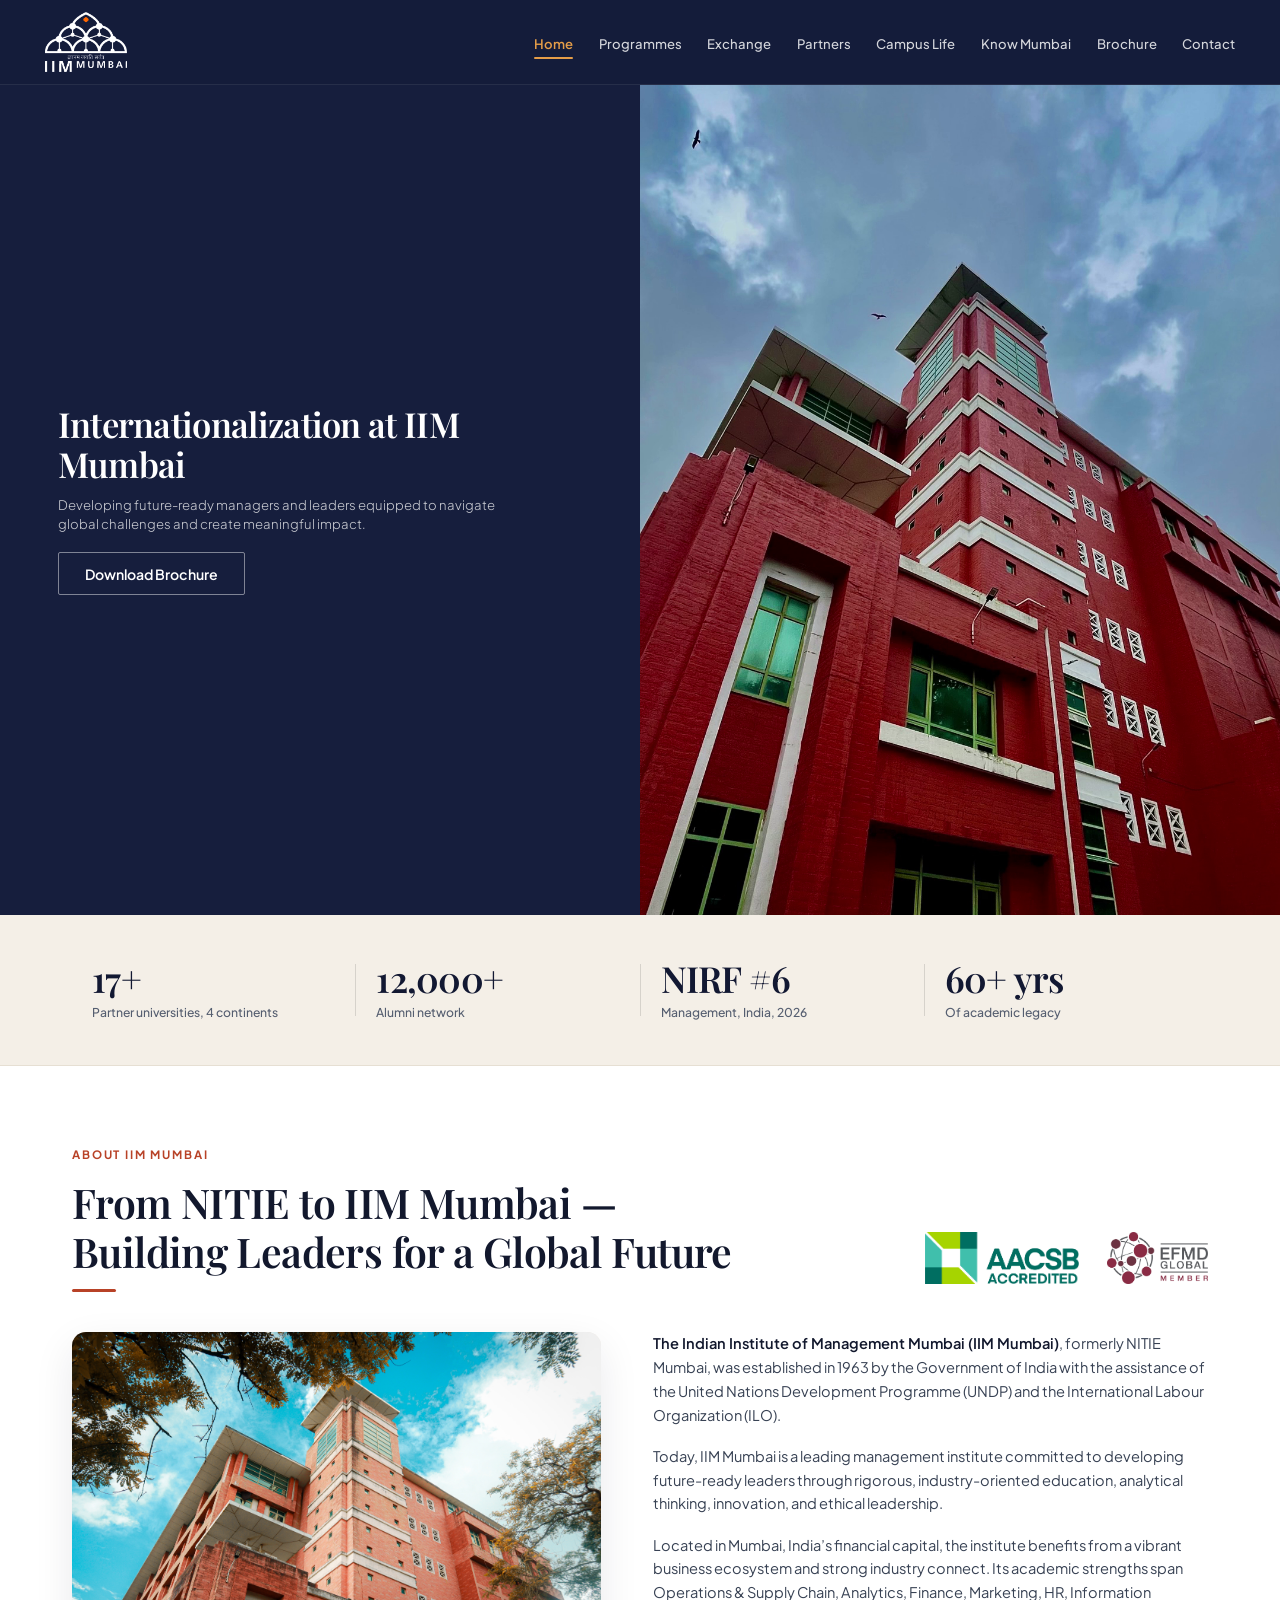
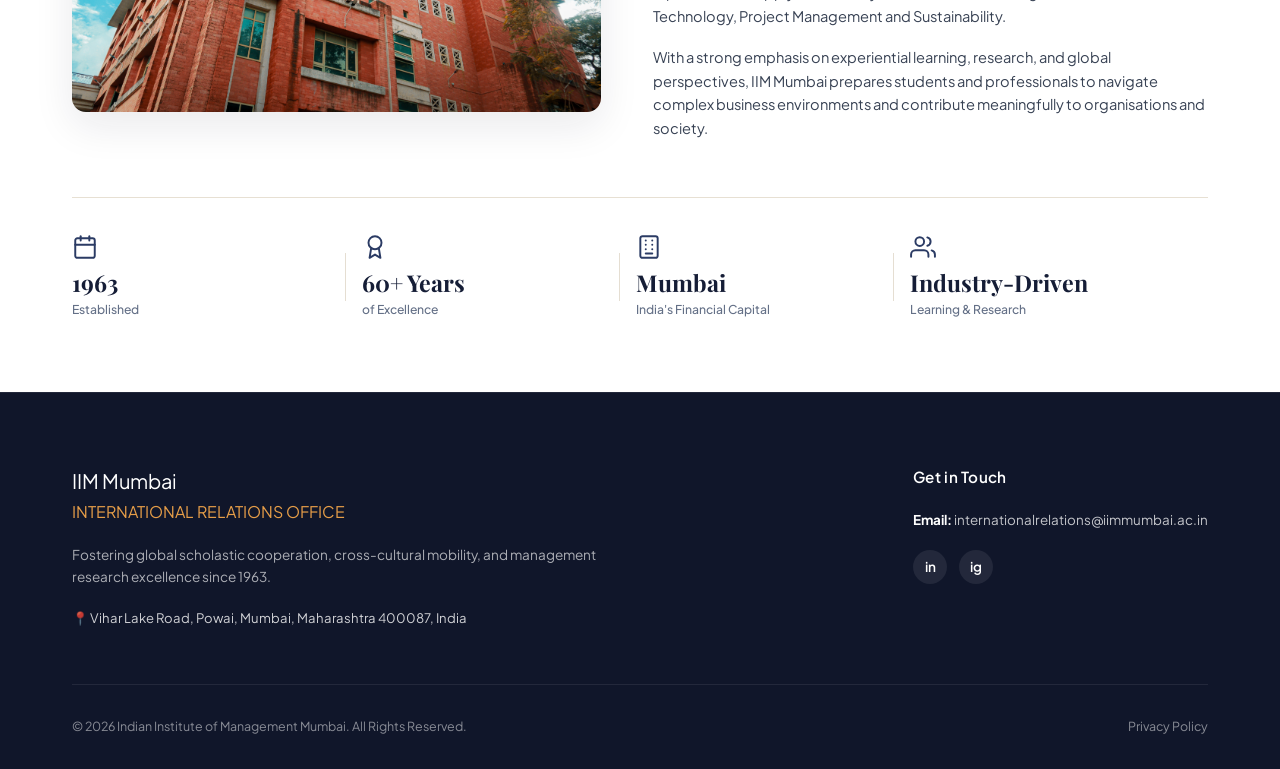
==== commit 26247466: "Contact page" ====
--- a/index.html
+++ b/index.html
@@ -38,10 +38,8 @@
           <li class="nav-item"><a href="partners.html" class="nav-link">Partners</a></li>
           <li class="nav-item"><a href="campus-life.html" class="nav-link">Campus Life</a></li>
           <li class="nav-item"><a href="know-mumbai.html" class="nav-link">Know Mumbai</a></li>
-          <li class="nav-item"><a href="#about" class="nav-link">About</a></li>
-          <li class="nav-item"><a href="#metrics" class="nav-link">Rankings</a></li>
           <li class="nav-item"><a href="brochure.html" class="nav-link">Brochure</a></li>
-          <li class="nav-item"><a href="#connect-section" class="nav-link">Connect</a></li>
+          <li class="nav-item"><a href="contact.html" class="nav-link">Contact</a></li>
         </ul>
       </nav>
 
@@ -62,10 +60,8 @@
         <li><a href="partners.html" class="mobile-nav-link">Partners</a></li>
         <li><a href="campus-life.html" class="mobile-nav-link">Campus Life</a></li>
         <li><a href="know-mumbai.html" class="mobile-nav-link">Know Mumbai</a></li>
-        <li><a href="#about" class="mobile-nav-link">About</a></li>
-        <li><a href="#metrics" class="mobile-nav-link">Rankings</a></li>
         <li><a href="brochure.html" class="mobile-nav-link">Brochure</a></li>
-        <li><a href="#connect-section" class="mobile-nav-link">Connect</a></li>
+        <li><a href="contact.html" class="mobile-nav-link">Contact</a></li>
       </ul>
     </div>
   </header>
@@ -82,7 +78,7 @@
             impact.
           </p>
           <div class="hero-actions">
-            <a href="#download-brochure" class="btn btn-outline" id="heroBrochureBtn">Download Brochure</a>
+            <a href="brochure.html" class="btn btn-outline" id="heroBrochureBtn">Download Brochure</a>
           </div>
         </div>
       </div>
@@ -278,37 +274,6 @@
     </div>
   </footer>
 
-  <!-- Interactive Brochure Modal -->
-  <div class="modal-backdrop" id="brochureModal">
-    <div class="modal-card">
-      <button class="modal-close-btn" id="closeModalBtn">&times;</button>
-      <div class="modal-header">
-        <div class="modal-badge">Official Document</div>
-        <h3 class="modal-title">Download 2026–27 International Relations Brochure</h3>
-        <p class="modal-subtitle">Get complete details on course curricula, partner universities, visa guidelines, and
-          housing terms.</p>
-      </div>
-      <form class="modal-form" id="brochureForm">
-        <div class="form-group">
-          <label for="fullName">Full Name</label>
-          <input type="text" id="fullName" placeholder="e.g. Dr. Eleanor Vance" required>
-        </div>
-        <div class="form-group">
-          <label for="institution">University / Institution</label>
-          <input type="text" id="institution" placeholder="e.g. EMLYON Business School" required>
-        </div>
-        <div class="form-group">
-          <label for="emailAddress">Official Email</label>
-          <input type="email" id="emailAddress" placeholder="e.g. e.vance@em-lyon.edu" required>
-        </div>
-        <button type="submit" class="btn btn-primary btn-block">Download Official PDF</button>
-      </form>
-      <div class="modal-success-msg" id="modalSuccessMsg">
-        🎉 Thank you! The international prospectus download has started.
-      </div>
-    </div>
-  </div>
-
   <!-- Scripts -->
   <script src="script.js"></script>
 </body>
--- a/styles.css
+++ b/styles.css
@@ -3587,4 +3587,420 @@
   .sheet-quick-facts {
     grid-template-columns: 1fr;
   }
+}
+
+/* ==========================================================================
+   Contact Page Specific Styles (Matching Exact Screenshot media_1788282498356)
+   ========================================================================== */
+
+.contact-page-body {
+  background-color: #fbf9f5;
+}
+
+.contact-showcase-main {
+  padding: 3.5rem 0 6rem;
+}
+
+.contact-page-container {
+  max-width: 1160px;
+  margin: 0 auto;
+  padding: 0 1.5rem;
+}
+
+/* Section Tags & Headings */
+.irc-sec-tag {
+  color: #b35338;
+  font-size: 0.82rem;
+  font-weight: 700;
+  letter-spacing: 0.12em;
+  text-transform: uppercase;
+  margin-bottom: 0.75rem;
+}
+
+.irc-sec-heading {
+  font-family: var(--font-serif);
+  font-size: 2.6rem;
+  font-weight: 700;
+  color: #1f2937;
+  letter-spacing: -0.01em;
+  margin-bottom: 2.25rem;
+}
+
+/* Top Block: Faculty Cards Row */
+.faculty-cards-row {
+  display: grid;
+  grid-template-columns: repeat(2, 1fr);
+  gap: 1.75rem;
+}
+
+.faculty-compact-card {
+  background: #ffffff;
+  border: 1px solid #e8e2d8;
+  border-radius: 10px;
+  padding: 1.75rem 2rem;
+  display: flex;
+  align-items: center;
+  gap: 1.75rem;
+  box-shadow: 0 2px 8px rgba(0, 0, 0, 0.02);
+  transition: transform 0.2s ease, box-shadow 0.2s ease;
+}
+
+.faculty-compact-card:hover {
+  transform: translateY(-2px);
+  box-shadow: 0 6px 18px rgba(0, 0, 0, 0.06);
+}
+
+.faculty-avatar-circle {
+  width: 140px;
+  height: 140px;
+  border-radius: 50%;
+  overflow: hidden;
+  background-color: #ede8df;
+  flex-shrink: 0;
+  border: 3px solid #ffffff;
+  box-shadow: 0 4px 12px rgba(0, 0, 0, 0.1);
+}
+
+.avatar-photo {
+  width: 100%;
+  height: 100%;
+  object-fit: cover;
+  display: block;
+}
+
+.faculty-text-meta {
+  display: flex;
+  flex-direction: column;
+  gap: 0.25rem;
+  flex-grow: 1;
+}
+
+.faculty-display-name {
+  font-size: 1.28rem;
+  font-weight: 700;
+  color: #1f2937;
+  margin: 0;
+}
+
+.faculty-display-role {
+  font-size: 0.88rem;
+  font-weight: 600;
+  color: #b35338;
+  margin: 0 0 0.4rem 0;
+  line-height: 1.35;
+}
+
+/* Faculty Action Links */
+.faculty-quick-links {
+  display: flex;
+  flex-wrap: wrap;
+  align-items: center;
+  gap: 0.5rem;
+  margin-top: 0.35rem;
+}
+
+.f-link-btn {
+  display: inline-flex;
+  align-items: center;
+  gap: 0.4rem;
+  padding: 0.35rem 0.75rem;
+  font-size: 0.78rem;
+  font-weight: 600;
+  color: #4b5563;
+  background-color: #f6f2ea;
+  border: 1px solid #e5ded2;
+  border-radius: 20px;
+  text-decoration: none;
+  transition: all 0.2s ease;
+}
+
+.f-link-btn:hover {
+  background-color: #b35338;
+  border-color: #b35338;
+  color: #ffffff;
+  transform: translateY(-1px);
+}
+
+.f-linkedin-btn:hover {
+  background-color: #0077b5;
+  border-color: #0077b5;
+  color: #ffffff;
+}
+
+.f-email-btn:hover {
+  background-color: #1e3a8a;
+  border-color: #1e3a8a;
+  color: #ffffff;
+}
+
+.f-icon {
+  flex-shrink: 0;
+}
+
+/* Student Committee Section */
+.student-committee-block {
+  margin-top: 4.25rem;
+}
+
+.student-sec-header {
+  display: flex;
+  justify-content: space-between;
+  align-items: baseline;
+  flex-wrap: wrap;
+  gap: 0.5rem;
+  margin-bottom: 0.5rem;
+}
+
+.student-sec-hint {
+  font-size: 0.8rem;
+  color: #8c857b;
+  font-weight: 500;
+}
+
+.student-circles-grid {
+  display: grid;
+  grid-template-columns: repeat(4, 1fr);
+  gap: 2.25rem 1.5rem;
+  align-items: start;
+  margin-top: 1.5rem;
+}
+
+.student-circle-item {
+  display: flex;
+  flex-direction: column;
+  align-items: center;
+  text-align: center;
+  position: relative;
+}
+
+.student-avatar-wrap {
+  width: 136px;
+  height: 136px;
+  border-radius: 50%;
+  overflow: hidden;
+  background-color: #ede8df;
+  border: 3px solid #ffffff;
+  box-shadow: 0 4px 14px rgba(0, 0, 0, 0.06);
+  margin-bottom: 0.85rem;
+  transition: transform 0.25s ease, box-shadow 0.25s ease;
+  position: relative;
+  display: block;
+  cursor: pointer;
+}
+
+.student-avatar-wrap:hover {
+  transform: translateY(-4px);
+  box-shadow: 0 8px 22px rgba(0, 0, 0, 0.12);
+}
+
+.student-circle-img {
+  width: 100%;
+  height: 100%;
+  object-fit: cover;
+  display: block;
+}
+
+/* Hover overlay on student portraits */
+.avatar-hover-overlay {
+  position: absolute;
+  inset: 0;
+  background-color: rgba(0, 119, 181, 0.65);
+  display: flex;
+  align-items: center;
+  justify-content: center;
+  opacity: 0;
+  transition: opacity 0.25s ease;
+  border-radius: 50%;
+}
+
+.student-avatar-wrap:hover .avatar-hover-overlay {
+  opacity: 1;
+}
+
+.overlay-in-icon {
+  transform: scale(0.85);
+  transition: transform 0.2s ease;
+}
+
+.student-avatar-wrap:hover .overlay-in-icon {
+  transform: scale(1.1);
+}
+
+.student-circle-name {
+  font-size: 0.95rem;
+  font-weight: 700;
+  color: #23272f;
+  line-height: 1.35;
+  text-decoration: none;
+  transition: color 0.2s ease;
+}
+
+.student-circle-name:hover {
+  color: #b35338;
+  text-decoration: underline;
+}
+
+/* PGPEx Subtitle Badge */
+.pgpex-subtitle-badge {
+  display: inline-block;
+  background-color: #fcf1ed;
+  color: #b35338;
+  border: 1px solid #fed7aa;
+  font-size: 0.72rem;
+  font-weight: 700;
+  letter-spacing: 0.05em;
+  padding: 1px 8px;
+  border-radius: 10px;
+  margin-top: 0.35rem;
+}
+
+/* Contact & Location Section */
+.contact-location-block {
+  margin-top: 4.5rem;
+}
+
+.contact-location-split-box {
+  display: grid;
+  grid-template-columns: 1.05fr 1fr;
+  border: 1px solid #e4ddd2;
+  border-radius: 8px;
+  overflow: hidden;
+  background: #ffffff;
+  box-shadow: 0 2px 10px rgba(0, 0, 0, 0.02);
+  margin-top: 1.25rem;
+}
+
+.contact-details-col {
+  padding: 2.75rem 2.5rem;
+  display: flex;
+  flex-direction: column;
+  gap: 1.6rem;
+}
+
+.contact-meta-row {
+  display: flex;
+  flex-direction: column;
+  gap: 0.25rem;
+}
+
+.c-meta-label {
+  font-size: 0.72rem;
+  font-weight: 700;
+  color: #8c857b;
+  letter-spacing: 0.1em;
+  text-transform: uppercase;
+}
+
+.c-meta-val-link {
+  font-size: 0.96rem;
+  font-weight: 600;
+  color: #1f2937;
+  text-decoration: none;
+  transition: color 0.2s ease;
+}
+
+.c-meta-val-link:hover {
+  color: #b35338;
+  text-decoration: underline;
+}
+
+.c-meta-val-text {
+  font-size: 0.96rem;
+  font-weight: 600;
+  color: #1f2937;
+  line-height: 1.45;
+  margin: 0;
+}
+
+.contact-map-pane {
+  background-color: #faf6ee;
+  border-left: 1px solid #e4ddd2;
+  position: relative;
+  display: flex;
+  align-items: center;
+  justify-content: center;
+  min-height: 280px;
+  background-image: repeating-linear-gradient(0deg, transparent, transparent 19px, #ede4d5 19px, #ede4d5 20px);
+  cursor: pointer;
+}
+
+.map-parchment-pattern {
+  position: absolute;
+  inset: 0;
+  pointer-events: none;
+}
+
+.map-pin-indicator {
+  display: flex;
+  align-items: center;
+  gap: 0.5rem;
+  background: rgba(255, 255, 255, 0.92);
+  padding: 0.55rem 1.15rem;
+  border-radius: 30px;
+  border: 1px solid #e5ded3;
+  box-shadow: 0 4px 12px rgba(0, 0, 0, 0.06);
+  z-index: 2;
+  transition: transform 0.2s ease;
+}
+
+.contact-map-pane:hover .map-pin-indicator {
+  transform: scale(1.04);
+}
+
+.map-red-pin {
+  font-size: 1.15rem;
+}
+
+.map-pin-text {
+  font-size: 0.86rem;
+  font-weight: 600;
+  color: #4b5563;
+}
+
+.map-expand-anchor {
+  position: absolute;
+  inset: 0;
+  z-index: 3;
+}
+
+/* Responsive Media Queries */
+@media (max-width: 1024px) {
+  .student-circles-grid {
+    grid-template-columns: repeat(3, 1fr);
+    gap: 2rem 1.5rem;
+  }
+
+  .faculty-cards-row {
+    grid-template-columns: 1fr;
+  }
+
+  .contact-location-split-box {
+    grid-template-columns: 1fr;
+  }
+
+  .contact-map-pane {
+    border-left: none;
+    border-top: 1px solid #e4ddd2;
+    min-height: 220px;
+  }
+}
+
+@media (max-width: 640px) {
+  .irc-sec-heading {
+    font-size: 2rem;
+  }
+
+  .student-circles-grid {
+    grid-template-columns: repeat(2, 1fr);
+    gap: 2rem 1rem;
+  }
+
+  .student-avatar-wrap {
+    width: 120px;
+    height: 120px;
+  }
+
+  .contact-details-col {
+    padding: 2rem 1.5rem;
+  }
 }
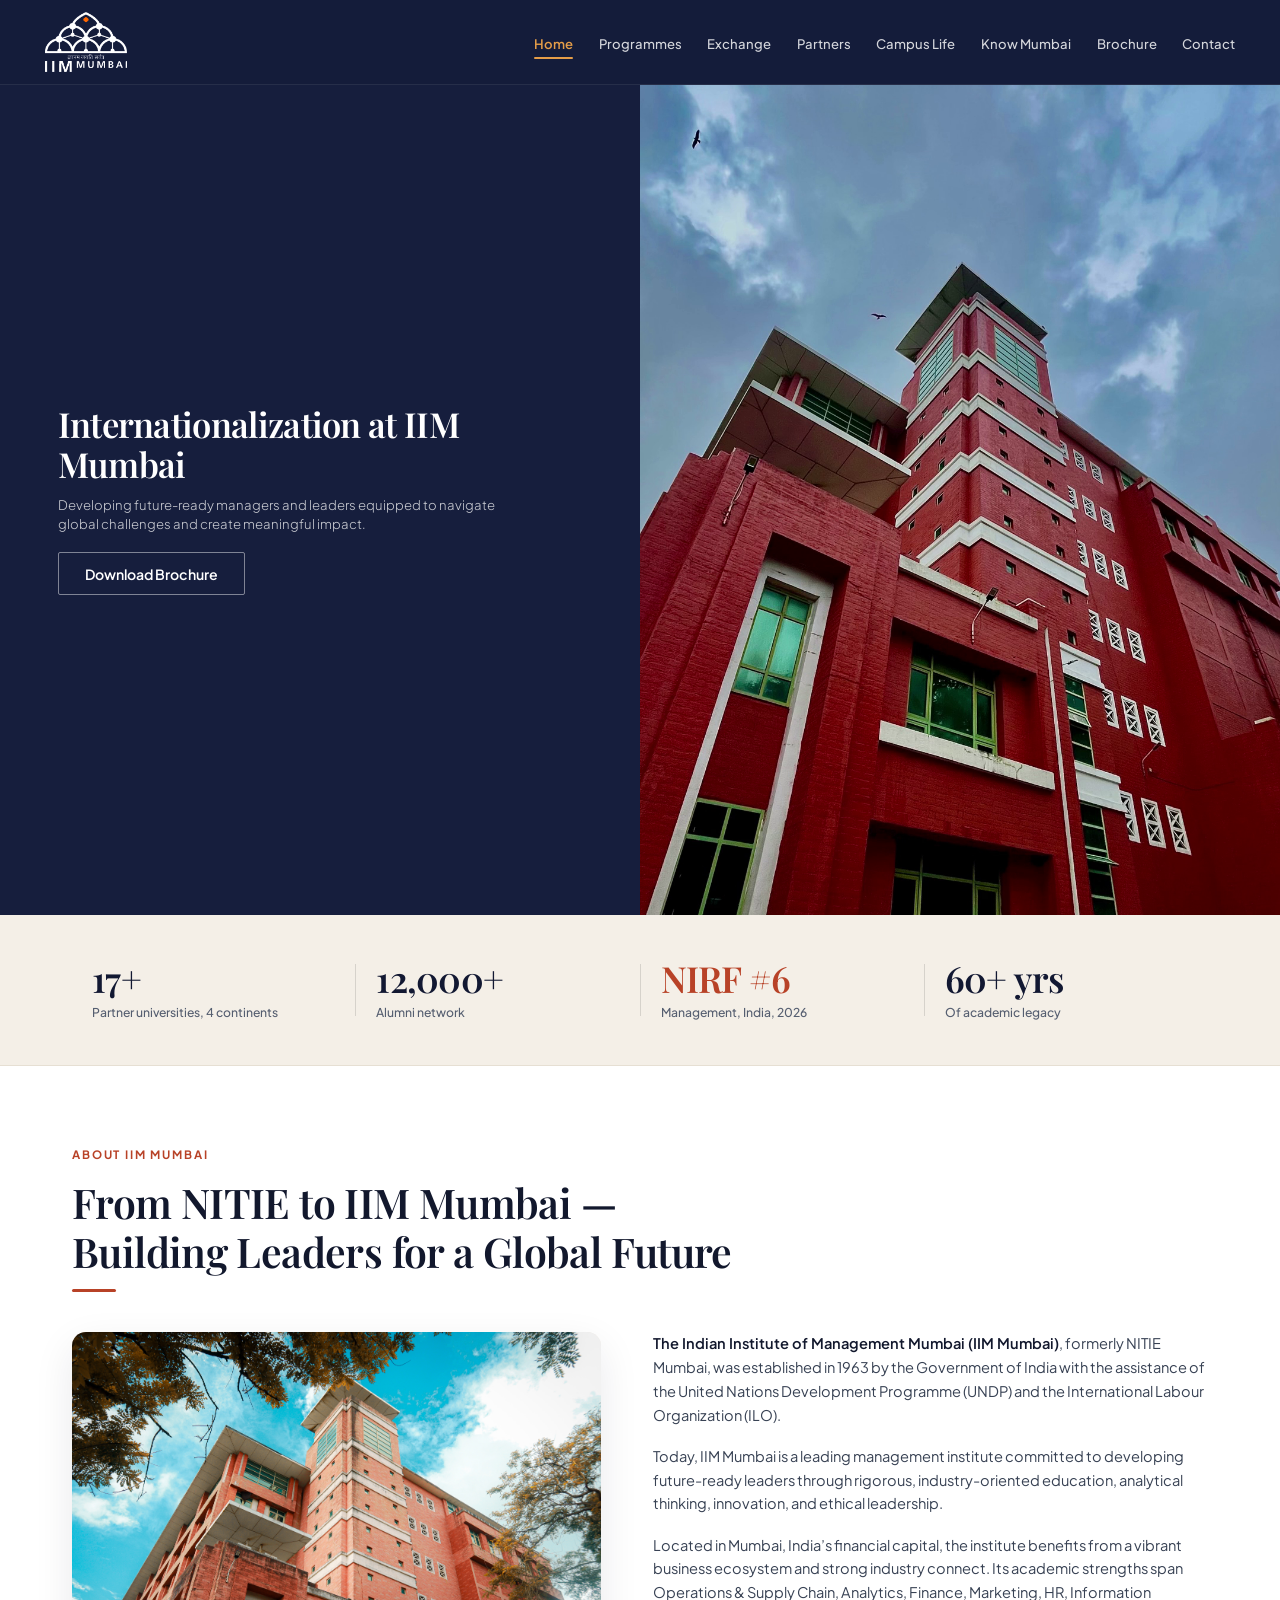
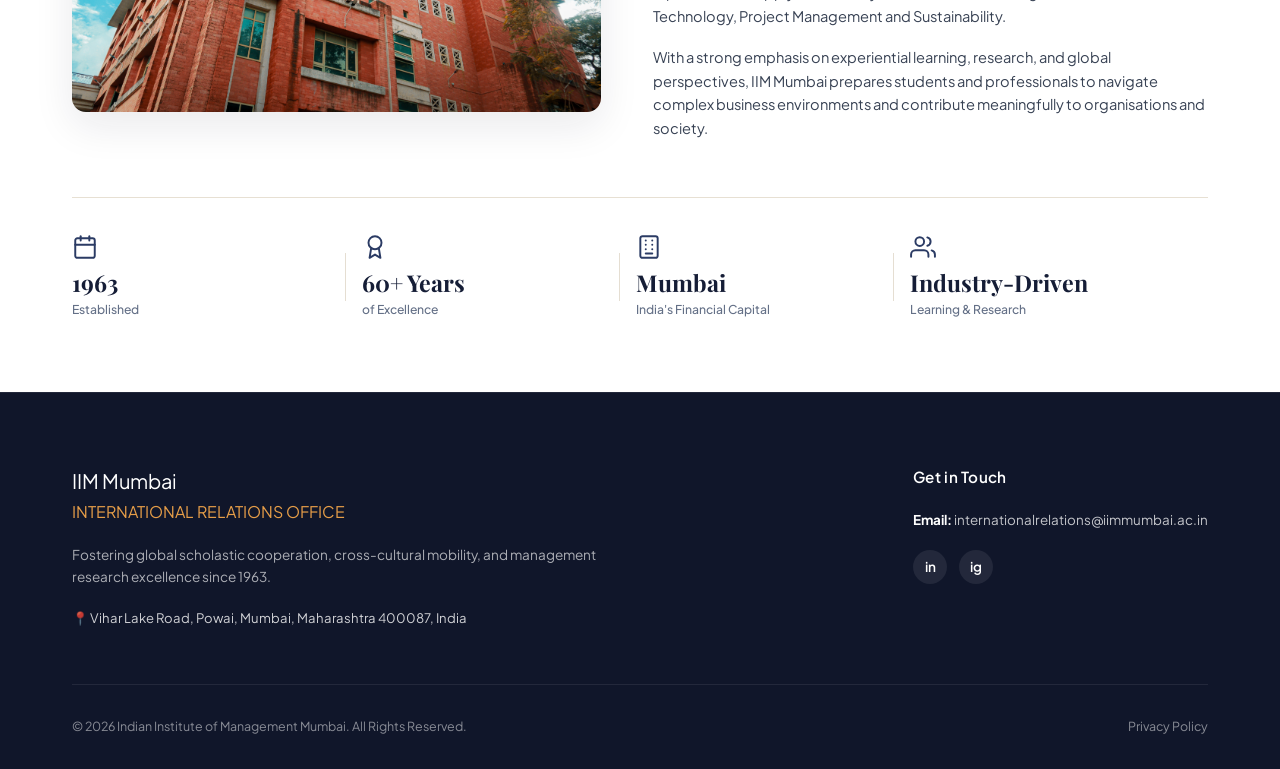
==== commit 2a18fbcc: "Removed accreditations" ====
--- a/index.html
+++ b/index.html
@@ -4,9 +4,9 @@
 <head>
   <meta charset="UTF-8">
   <meta name="viewport" content="width=device-width, initial-scale=1.0">
-  <title>Internationalization at IIM Mumbai</title>
-
-  <!-- Favicon -->
+  <title>International Relations | IIM Mumbai - Global Exchange & Collaborations</title>
+  <meta name="description" content="Official International Relations Committee portal of IIM Mumbai (NIRF #6). Explore global student exchanges, academic partnerships, and campus life in Mumbai.">
+  <meta name="keywords" content="IIM Mumbai, International Relations, Student Exchange, Global MBA, NIRF #6, Management Education, Mumbai">
   <link rel="icon" type="image/png" href="assets/favicon.png">
 
   <!-- Google Fonts -->
@@ -106,7 +106,7 @@
         </div>
         <div class="stat-divider"></div>
         <div class="stat-card">
-          <div class="stat-value">NIRF #6</div>
+          <div class="stat-value stat-highlight">NIRF #6</div>
           <div class="stat-label">Management, India, 2026</div>
         </div>
         <div class="stat-divider"></div>
@@ -130,10 +130,6 @@
           </h2>
           <div class="title-accent-bar"></div>
         </div>
-        <div class="about-accreditation-logos">
-          <img src="assets/aacsb.jpg" alt="AACSB Accredited" class="accreditation-logo">
-          <img src="assets/efmd.png" alt="EFMD Global Member" class="accreditation-logo">
-        </div>
       </div>
 
       <div class="about-grid">
--- a/styles.css
+++ b/styles.css
@@ -389,6 +389,10 @@
   line-height: 1.1;
   margin-bottom: 0.35rem;
   letter-spacing: -0.02em;
+}
+
+.stat-value.stat-highlight {
+  color: var(--color-terracotta);
 }
 
 .stat-label {
@@ -3916,51 +3920,16 @@
   background-color: #faf6ee;
   border-left: 1px solid #e4ddd2;
   position: relative;
-  display: flex;
-  align-items: center;
-  justify-content: center;
-  min-height: 280px;
-  background-image: repeating-linear-gradient(0deg, transparent, transparent 19px, #ede4d5 19px, #ede4d5 20px);
-  cursor: pointer;
-}
-
-.map-parchment-pattern {
-  position: absolute;
-  inset: 0;
-  pointer-events: none;
-}
-
-.map-pin-indicator {
-  display: flex;
-  align-items: center;
-  gap: 0.5rem;
-  background: rgba(255, 255, 255, 0.92);
-  padding: 0.55rem 1.15rem;
-  border-radius: 30px;
-  border: 1px solid #e5ded3;
-  box-shadow: 0 4px 12px rgba(0, 0, 0, 0.06);
-  z-index: 2;
-  transition: transform 0.2s ease;
-}
-
-.contact-map-pane:hover .map-pin-indicator {
-  transform: scale(1.04);
-}
-
-.map-red-pin {
-  font-size: 1.15rem;
-}
-
-.map-pin-text {
-  font-size: 0.86rem;
-  font-weight: 600;
-  color: #4b5563;
-}
-
-.map-expand-anchor {
-  position: absolute;
-  inset: 0;
-  z-index: 3;
+  min-height: 350px;
+  overflow: hidden;
+}
+
+.contact-map-pane iframe {
+  width: 100%;
+  height: 100%;
+  min-height: 350px;
+  display: block;
+  border: 0;
 }
 
 /* Responsive Media Queries */
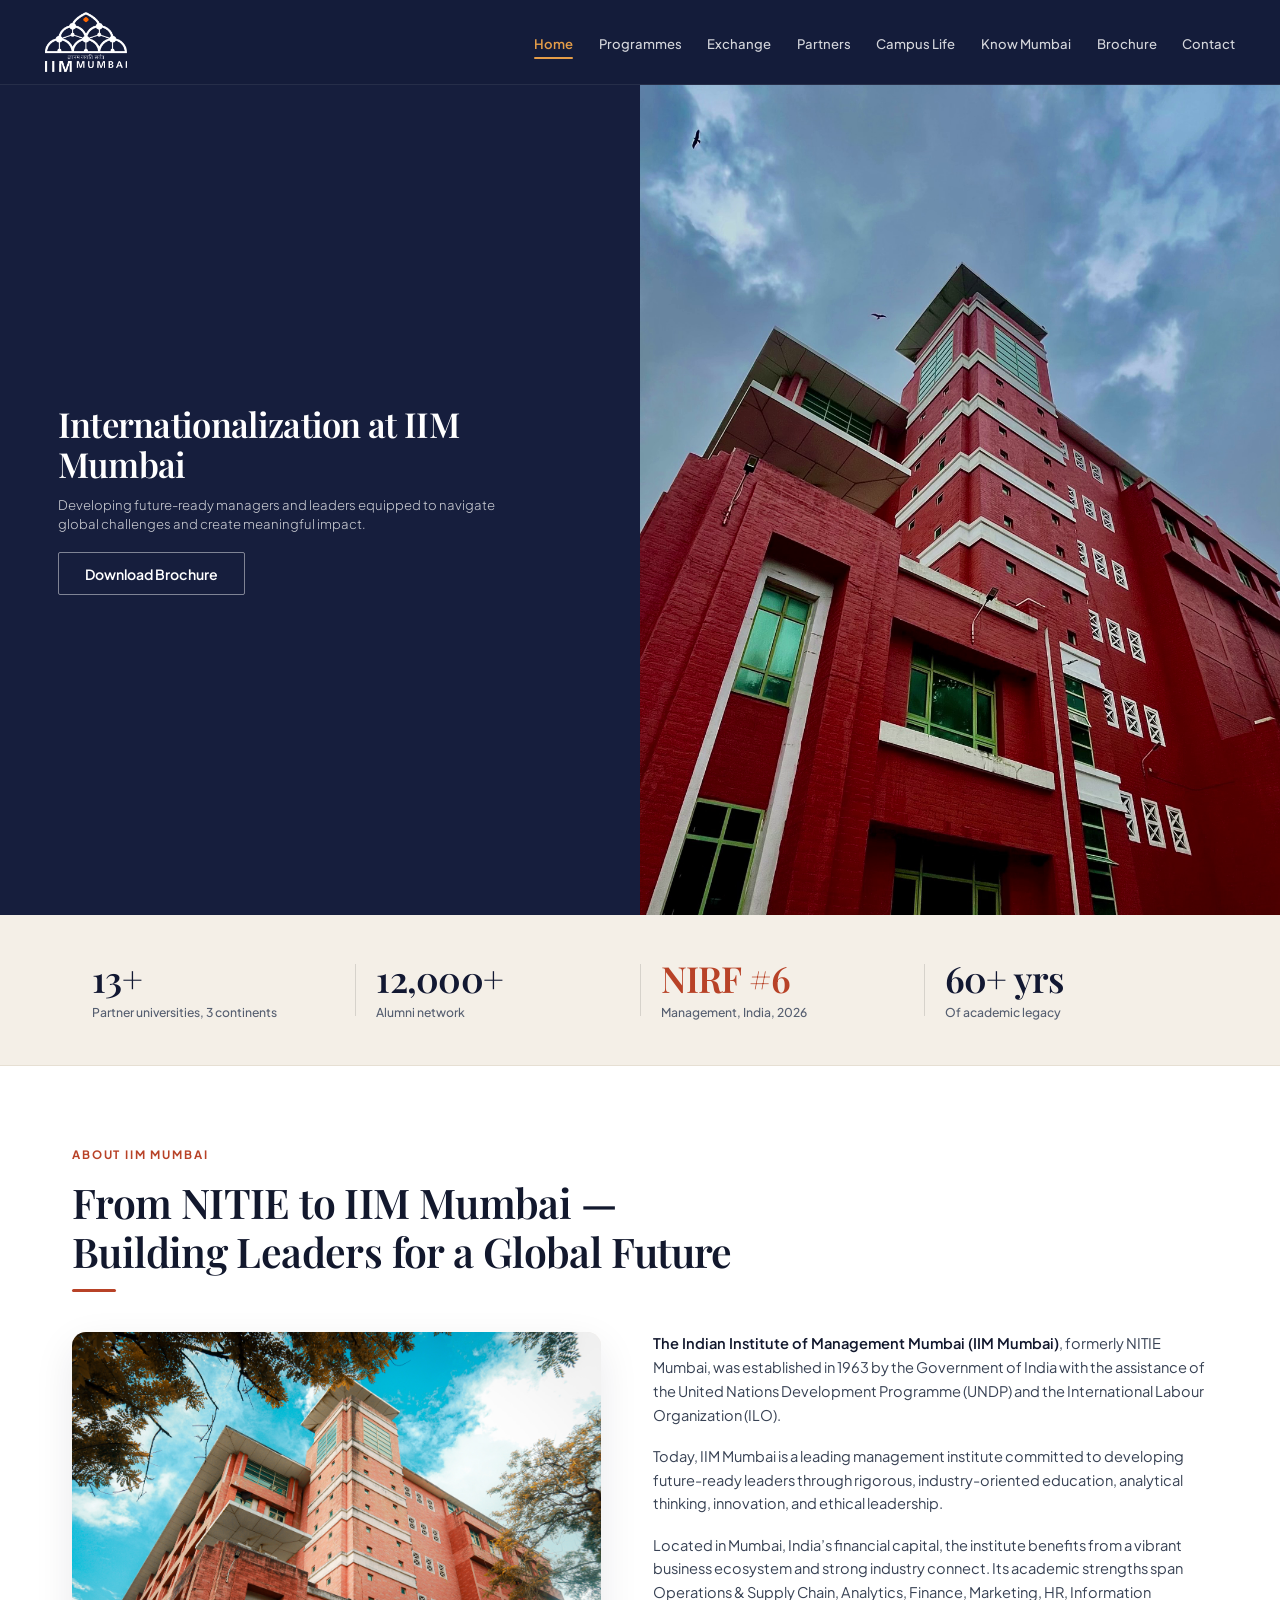
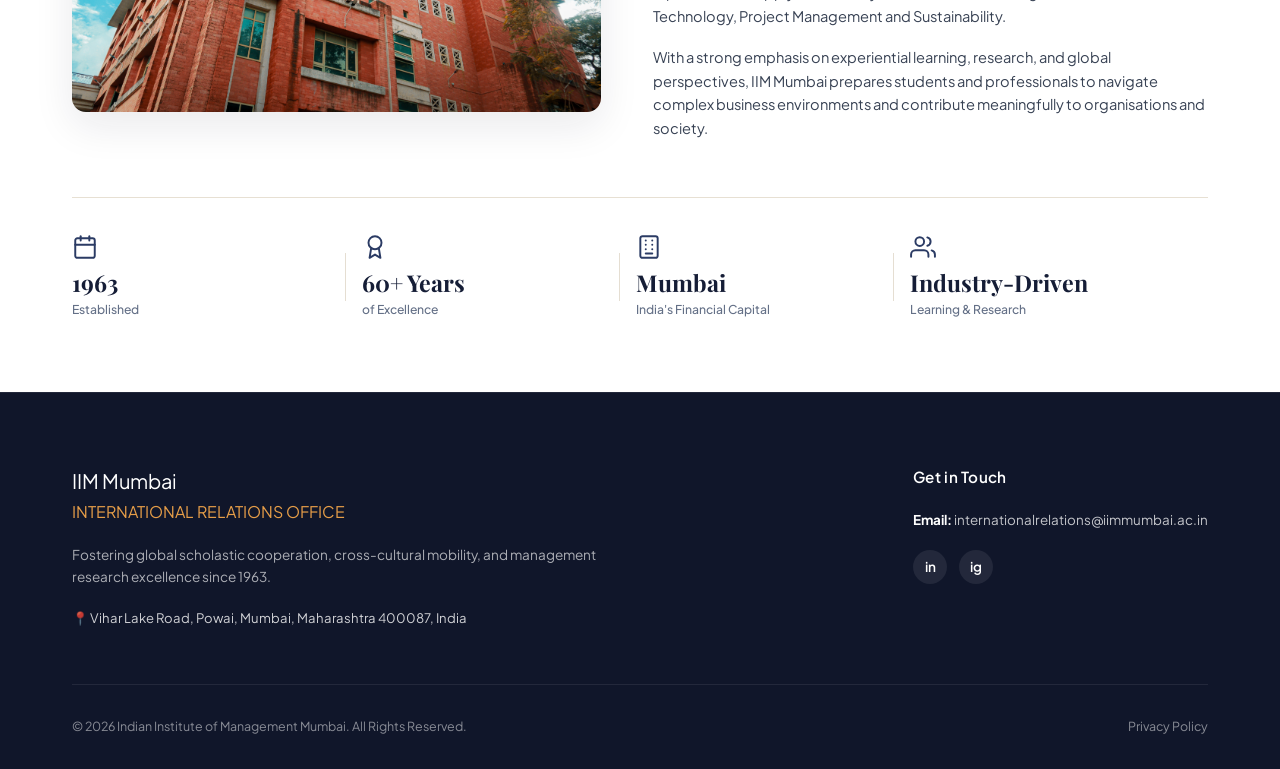
==== commit 3d9b36a8: "Fixed partners" ====
--- a/index.html
+++ b/index.html
@@ -25,7 +25,7 @@
   <!-- Navigation Bar -->
   <header class="site-header">
     <div class="header-container">
-      <a href="#home" class="brand-logo">
+      <a href="https://iimmumbai.ac.in/" class="brand-logo">
         <img src="assets/logo-invert-trimmed.png" alt="IIM Mumbai Logo" class="header-logo-img">
       </a>
 
@@ -96,8 +96,8 @@
     <div class="container">
       <div class="stats-grid">
         <div class="stat-card">
-          <div class="stat-value">17+</div>
-          <div class="stat-label">Partner universities, 4 continents</div>
+          <div class="stat-value">13+</div>
+          <div class="stat-label">Partner universities, 3 continents</div>
         </div>
         <div class="stat-divider"></div>
         <div class="stat-card">
--- a/styles.css
+++ b/styles.css
@@ -1173,120 +1173,73 @@
 
 .programmes-page-content {
   background-color: #faf7f2;
-  padding: 4rem 0 6.5rem;
-  min-height: calc(100vh - 200px);
+  padding: 5rem 0 7rem;
+  min-height: calc(100vh - 350px);
+  display: flex;
+  align-items: center;
 }
 
 .programmes-list-container {
   max-width: 1240px;
-}
-
-.programmes-rows-list {
-  display: flex;
-  flex-direction: column;
-}
-
-.programme-list-row {
-  display: grid;
-  grid-template-columns: 140px 1fr 110px;
-  align-items: start;
-  gap: 3rem;
-  padding: 2.75rem 0;
-  border-bottom: 1px solid #e7dfd2;
-  transition: background-color 0.2s ease;
-}
-
-.programme-list-row:first-child {
-  padding-top: 1rem;
-}
-
-.programme-list-row:last-child {
-  border-bottom: none;
-}
-
-.programme-col-code {
-  padding-top: 0.25rem;
-}
-
-.p-code {
+  width: 100%;
+}
+
+.programmes-referral-card {
+  background-color: #ffffff;
+  border: 1px solid #e7dfd2;
+  border-radius: 12px;
+  padding: 4rem 3rem;
+  max-width: 780px;
+  margin: 0 auto;
+  text-align: center;
+  box-shadow: 0 10px 30px rgba(18, 24, 50, 0.04);
+}
+
+.referral-icon-box {
+  width: 76px;
+  height: 76px;
+  background-color: var(--color-terracotta-light);
   color: var(--color-terracotta);
+  border-radius: 50%;
+  display: flex;
+  align-items: center;
+  justify-content: center;
+  margin: 0 auto 1.5rem;
+}
+
+.referral-title {
+  font-family: var(--font-serif);
+  font-size: clamp(1.8rem, 2.5vw, 2.3rem);
+  font-weight: 600;
+  color: var(--color-navy-dark);
+  margin-bottom: 1.25rem;
+  line-height: 1.25;
+}
+
+.referral-text {
+  font-size: 1.05rem;
+  color: #555e70;
+  line-height: 1.7;
+  max-width: 620px;
+  margin: 0 auto 2.25rem;
+}
+
+.referral-btn-wrapper {
+  display: flex;
+  justify-content: center;
+}
+
+.referral-btn-wrapper .btn {
+  padding: 0.95rem 2.25rem;
   font-size: 0.95rem;
-  font-weight: 700;
-  letter-spacing: 0.04em;
-  font-family: var(--font-sans);
-  display: inline-block;
-}
-
-.programme-col-details {
-  display: flex;
-  flex-direction: column;
-}
-
-.p-title {
-  font-family: var(--font-serif);
-  font-size: 1.45rem;
-  font-weight: 600;
-  color: var(--color-navy-dark);
-  margin-bottom: 0.65rem;
-  line-height: 1.25;
-}
-
-.p-title a {
-  color: var(--color-navy-dark);
-  text-decoration: none;
-  transition: color 0.2s ease;
-}
-
-.p-title a:hover {
-  color: var(--color-terracotta);
-}
-
-.p-desc {
-  font-size: 0.915rem;
-  color: #555e70;
-  line-height: 1.62;
-  font-weight: 400;
-  max-width: 860px;
-}
-
-.programme-col-meta {
-  display: flex;
-  flex-direction: column;
-  align-items: flex-end;
-  text-align: right;
-  padding-top: 0.25rem;
-}
-
-.p-duration {
-  font-family: var(--font-serif);
-  font-size: 1.45rem;
-  font-weight: 600;
-  color: var(--color-navy-dark);
-  line-height: 1.1;
-  margin-bottom: 0.2rem;
-}
-
-.p-mode {
-  font-size: 0.78rem;
-  color: #717c91;
-  font-weight: 500;
-  letter-spacing: 0.02em;
-}
-
-@media (max-width: 868px) {
-  .programme-list-row {
-    grid-template-columns: 1fr;
-    gap: 0.85rem;
-    padding: 2.25rem 0;
-  }
-  
-  .programme-col-meta {
-    align-items: flex-start;
-    text-align: left;
-    flex-direction: row;
-    gap: 0.65rem;
-    align-items: baseline;
-    margin-top: 0.35rem;
+  display: inline-flex;
+  align-items: center;
+  gap: 0.5rem;
+}
+
+@media (max-width: 768px) {
+  .programmes-referral-card {
+    padding: 2.5rem 1.5rem;
   }
 }
 
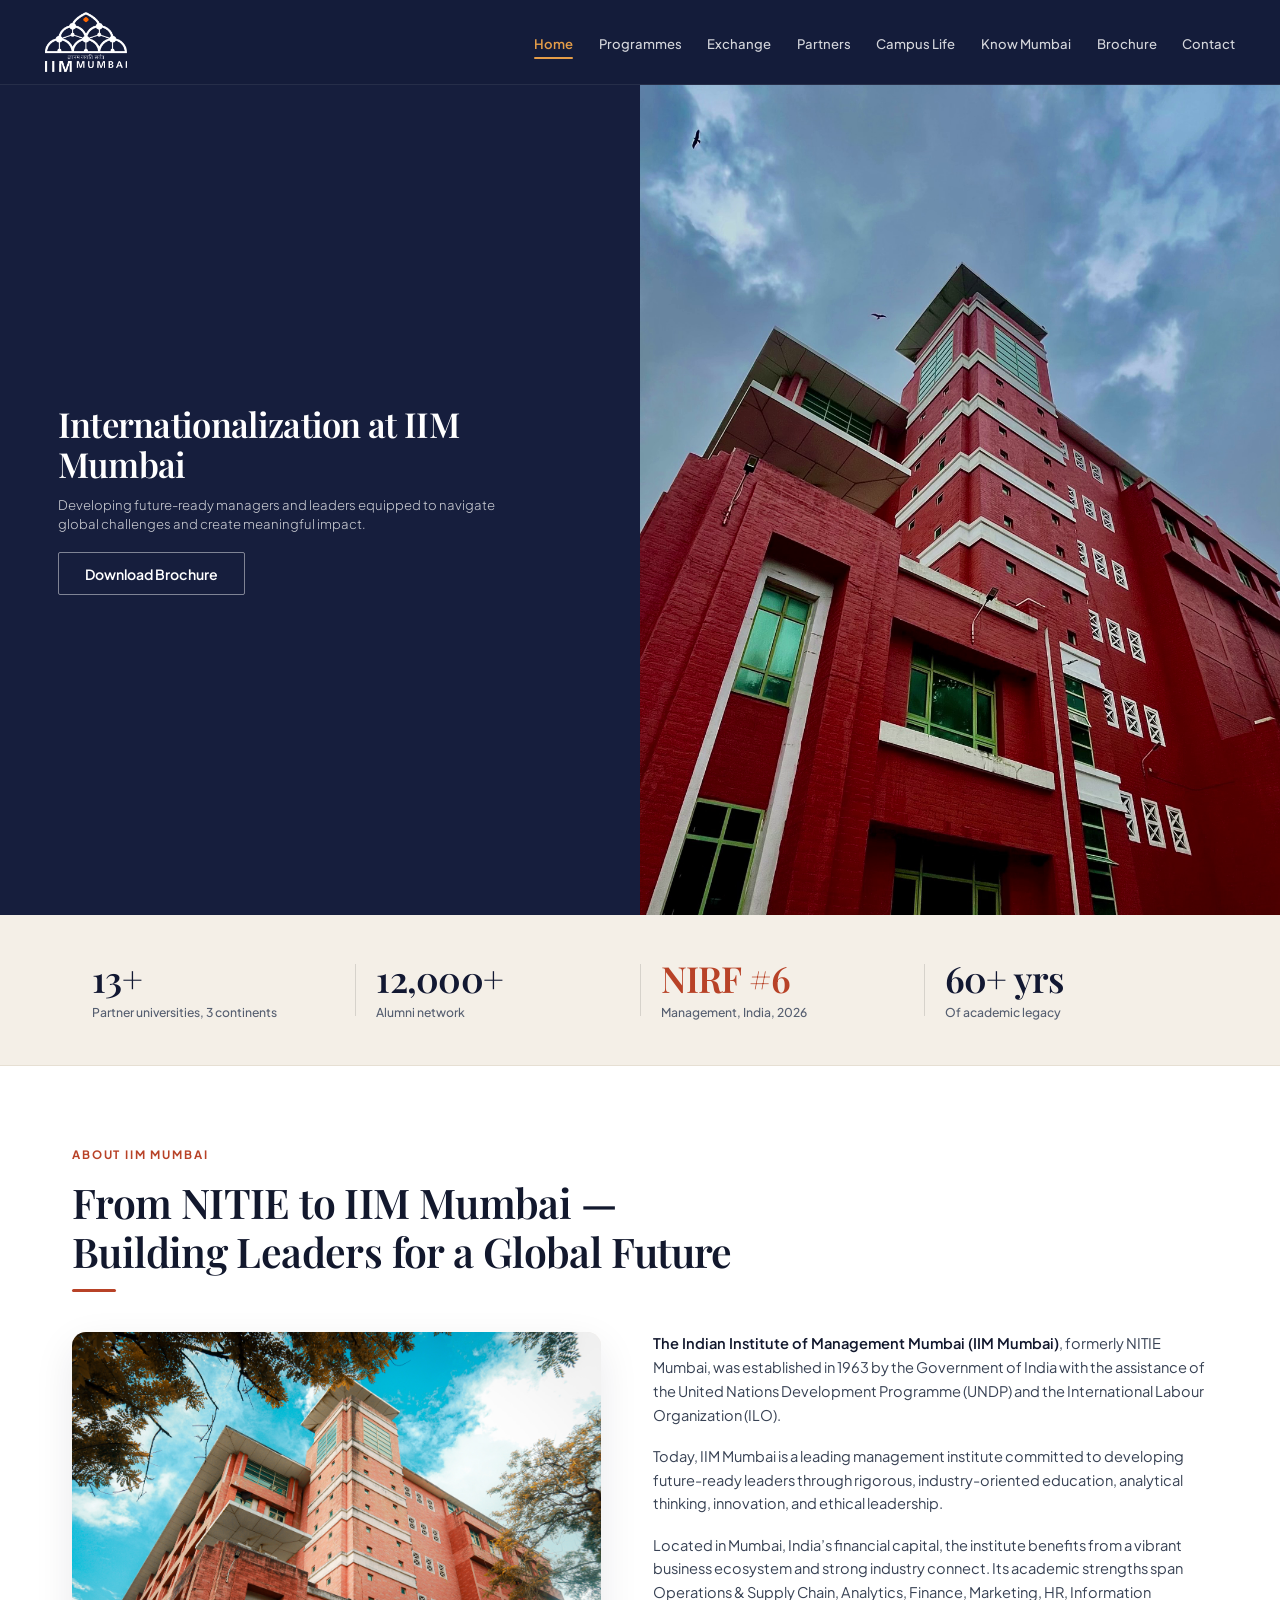
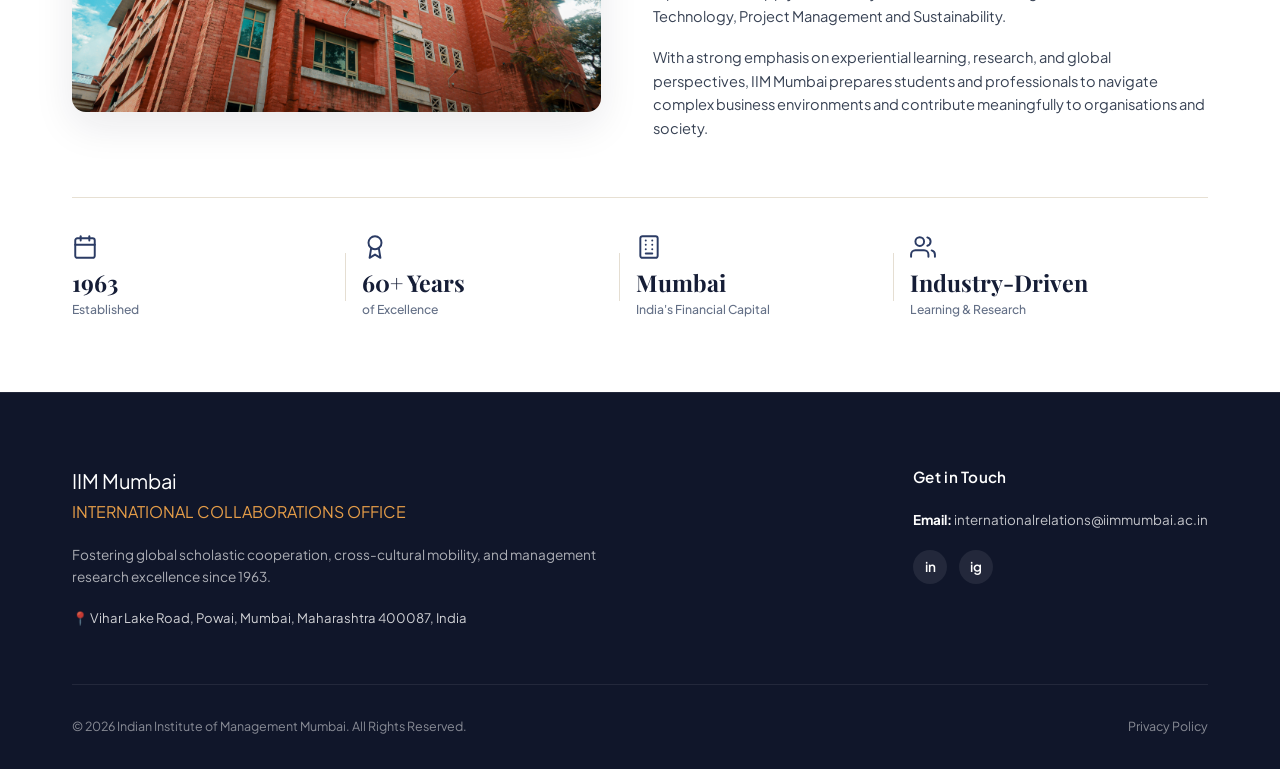
==== commit 23be9ab1: "Updated relations to collaborations" ====
--- a/index.html
+++ b/index.html
@@ -4,7 +4,7 @@
 <head>
   <meta charset="UTF-8">
   <meta name="viewport" content="width=device-width, initial-scale=1.0">
-  <title>International Relations | IIM Mumbai - Global Exchange & Collaborations</title>
+  <title>International Collaborations | IIM Mumbai - Global Exchange & Collaborations</title>
   <meta name="description" content="Official International Relations Committee portal of IIM Mumbai (NIRF #6). Explore global student exchanges, academic partnerships, and campus life in Mumbai.">
   <meta name="keywords" content="IIM Mumbai, International Relations, Student Exchange, Global MBA, NIRF #6, Management Education, Mumbai">
   <link rel="icon" type="image/png" href="assets/favicon.png">
@@ -240,7 +240,7 @@
         <div class="footer-col brand-col">
           <div class="footer-logo">
             <span class="institute-name">IIM Mumbai</span>
-            <span class="sub-name">INTERNATIONAL RELATIONS OFFICE</span>
+            <span class="sub-name">INTERNATIONAL COLLABORATIONS OFFICE</span>
           </div>
           <p class="footer-tagline">
             Fostering global scholastic cooperation, cross-cultural mobility, and management research excellence since
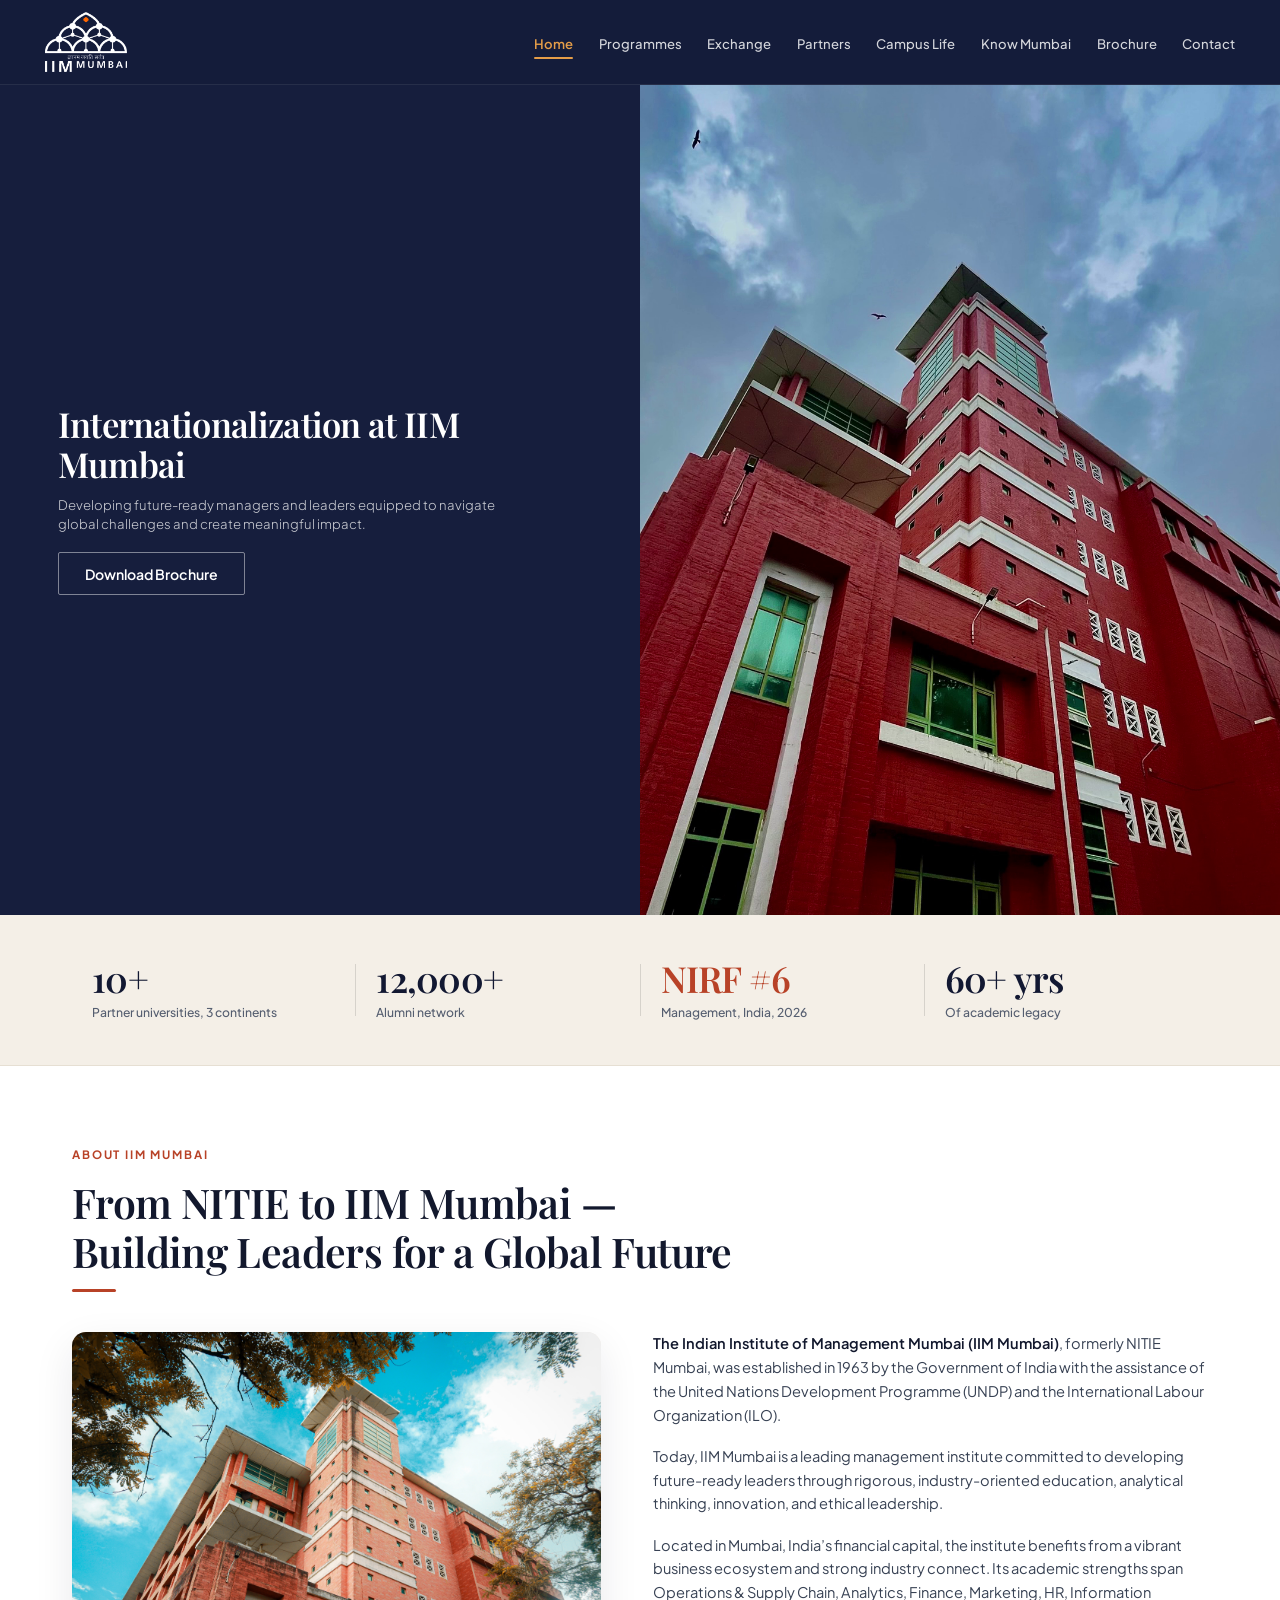
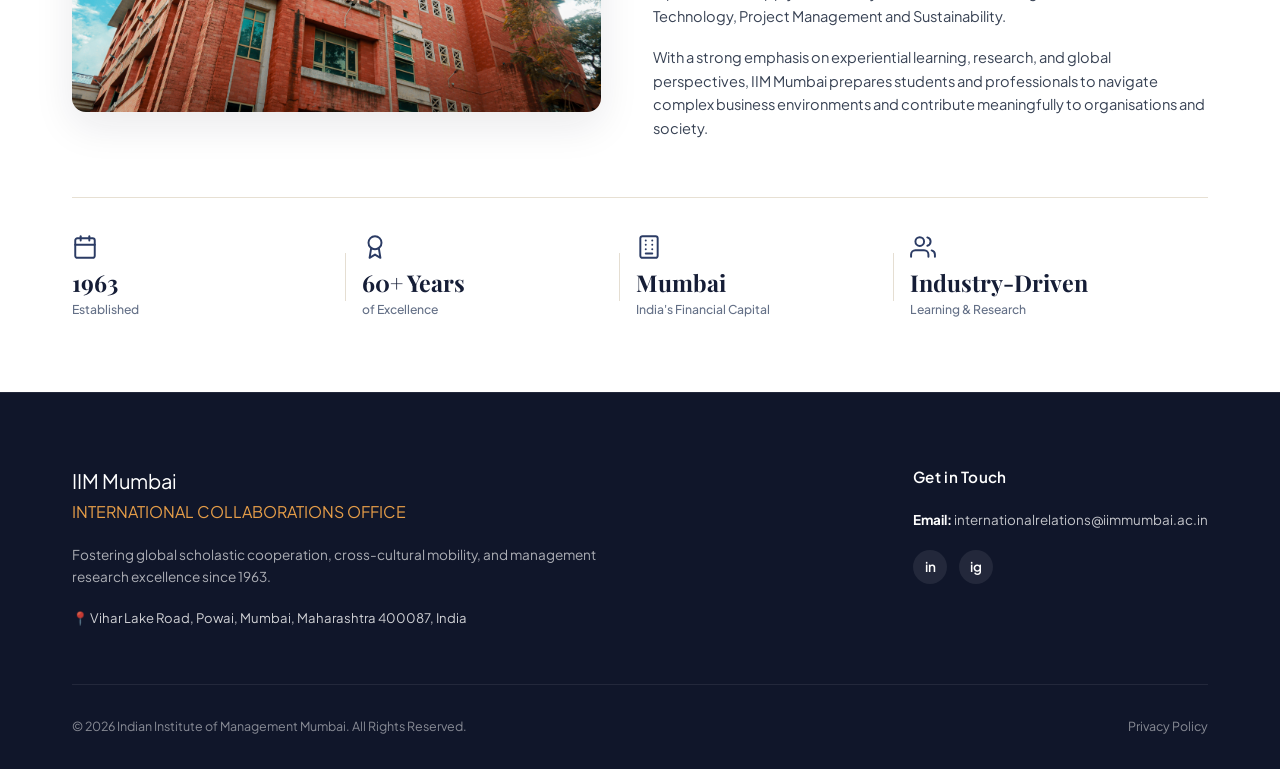
==== commit 2849eae6: "Updated partners" ====
--- a/index.html
+++ b/index.html
@@ -96,7 +96,7 @@
     <div class="container">
       <div class="stats-grid">
         <div class="stat-card">
-          <div class="stat-value">13+</div>
+          <div class="stat-value">10+</div>
           <div class="stat-label">Partner universities, 3 continents</div>
         </div>
         <div class="stat-divider"></div>
